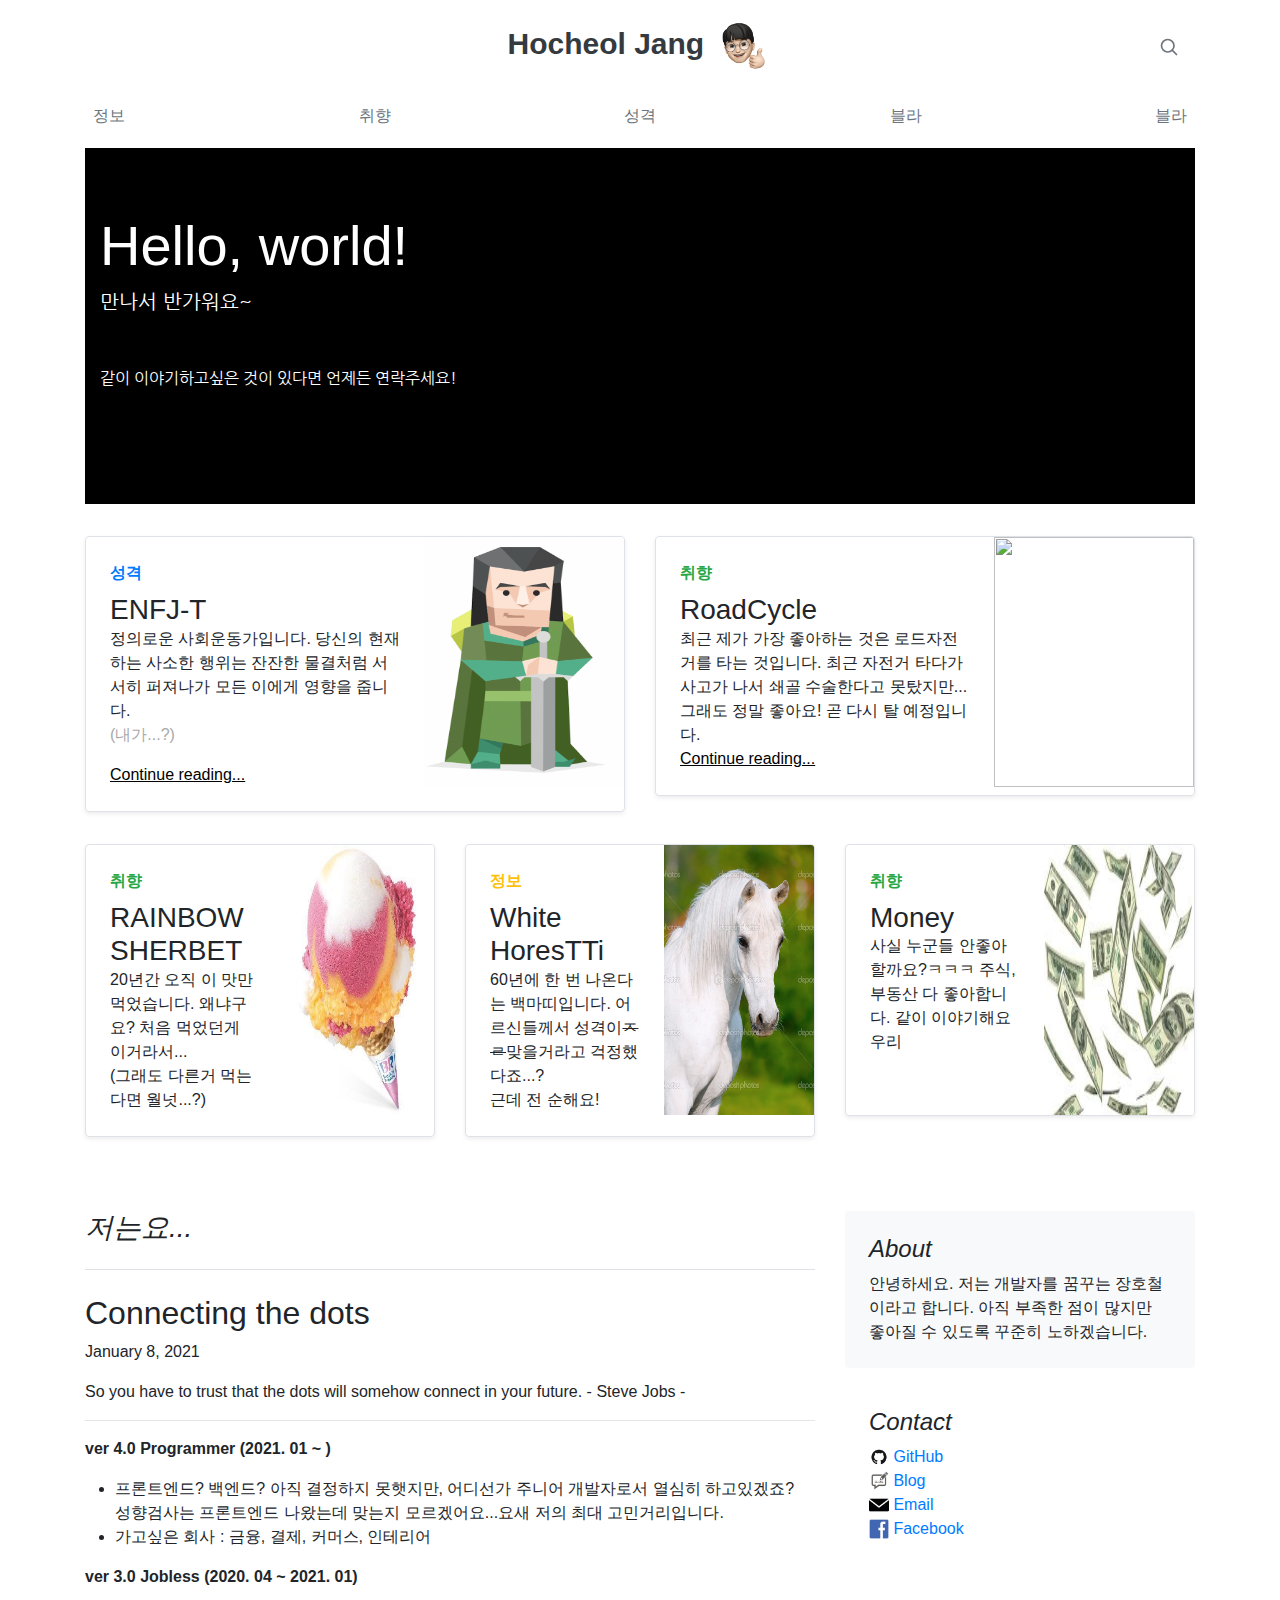
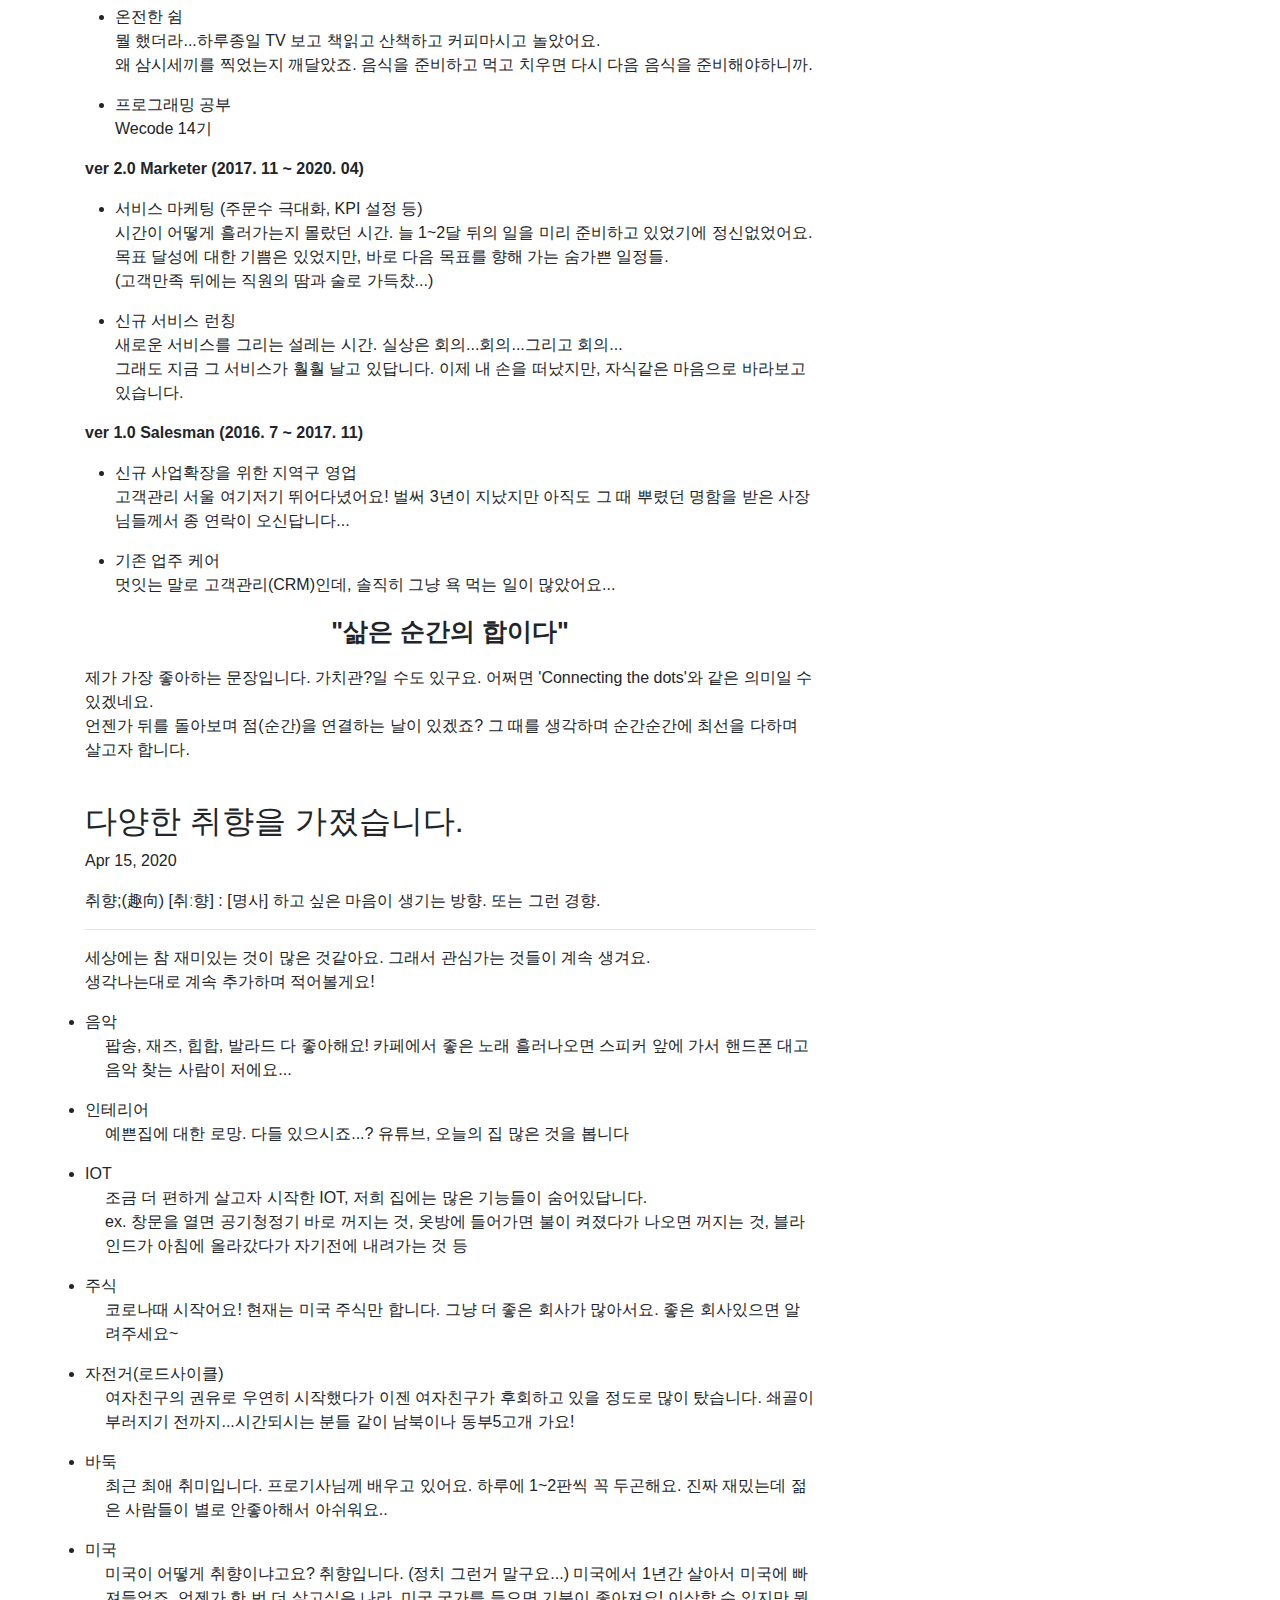
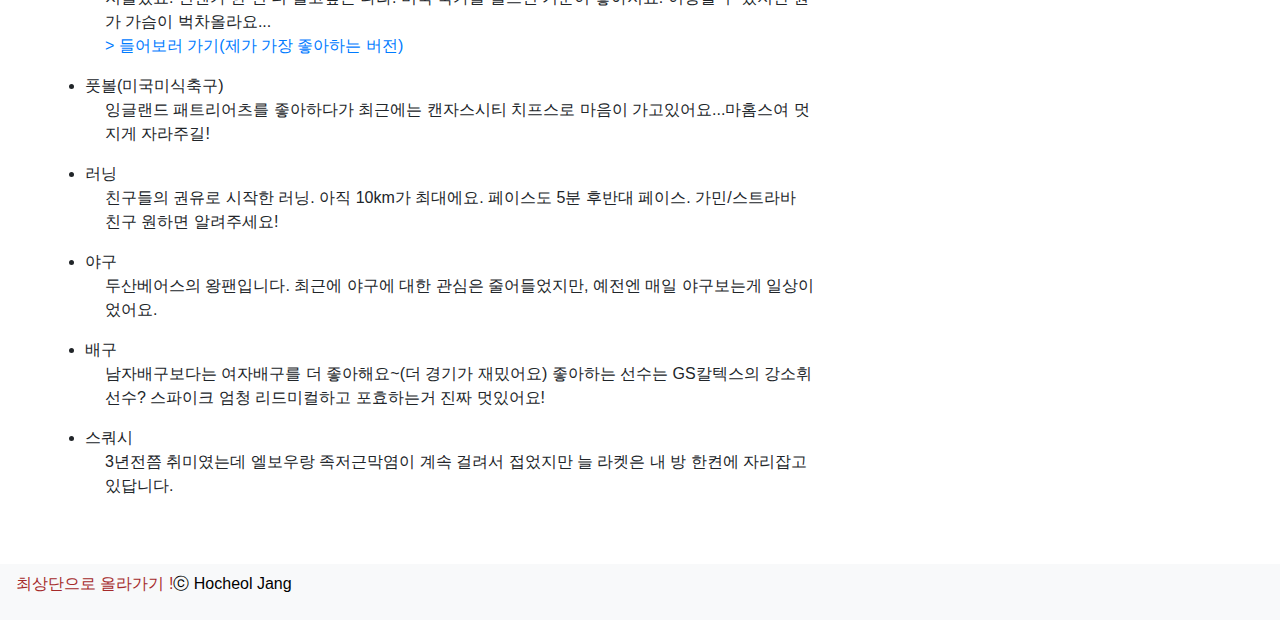
==== index.html @ cd664526 "Update Video" ====
<!doctype html>
<html lang="en">
    <head>

        <title>WhoAreYou? HocheolJang </title>

        <!-- Required meta tags -->
        <meta charset="utf-8">
        <meta name="viewport" content="width=device-width, initial-scale=1, shrink-to-fit=no">

        <!-- og tags -->
        <meta property="og:title" content="WhoAreYou? HocheolJang">
        <meta property="og:description"
              content="이 포스트에는 장호철님에 대한 소중한 개인정보가 담겨있습니다. 무단유출시 장호철님한테 커피를 사야할 수도 있어요">
        <meta property="og:type" content="website">
        <meta property="og:url" content="https://hocheoljang.github.io/">
        <meta property="og:image" content="https://i.ibb.co/N7M7LSd/IMG-2203.jpg">
        <meta property="og:image:width" content="500">
        <meta property="og:image:height" content="500">

        <!-- Bootstrap CSS -->
        <link rel="stylesheet" href="https://stackpath.bootstrapcdn.com/bootstrap/4.5.2/css/bootstrap.min.css"
              integrity="sha384-JcKb8q3iqJ61gNV9KGb8thSsNjpSL0n8PARn9HuZOnIxN0hoP+VmmDGMN5t9UJ0Z"
              crossorigin="anonymous">

        <!-- Custom styles for this template -->
        <link href="index.css" rel="stylesheet">
        <script src="index.js"></script>
        <!-- font -->
        <link href="https://fonts.googleapis.com/css?family=Playfair+Display:700,900" rel="stylesheet">
        <link href="https://fonts.googleapis.com/css2?family=Nanum+Gothic:wght@700&display=swap" rel="stylesheet">
        <link href="https://fonts.googleapis.com/css2?family=Do+Hyeon&display=swap" rel="stylesheet">


        <!-- Optional JavaScript -->
        <!-- jQuery first, then Popper.js, then Bootstrap JS -->
        <script src="https://code.jquery.com/jquery-3.5.1.slim.min.js"
                integrity="sha384-DfXdz2htPH0lsSSs5nCTpuj/zy4C+OGpamoFVy38MVBnE+IbbVYUew+OrCXaRkfj"
                crossorigin="anonymous"></script>
        <script src="https://cdn.jsdelivr.net/npm/popper.js@1.16.1/dist/umd/popper.min.js"
                integrity="sha384-9/reFTGAW83EW2RDu2S0VKaIzap3H66lZH81PoYlFhbGU+6BZp6G7niu735Sk7lN"
                crossorigin="anonymous"></script>
        <script src="https://stackpath.bootstrapcdn.com/bootstrap/4.5.2/js/bootstrap.min.js"
                integrity="sha384-B4gt1jrGC7Jh4AgTPSdUtOBvfO8shuf57BaghqFfPlYxofvL8/KUEfYiJOMMV+rV"
                crossorigin="anonymous"></script>


    </head>
    <body>
        <div class="container">
            <nav>
                <header class="blog-header py-3">
                    <div class="row flex-nowrap justify-content-between align-items-center">
                        <div class="col pt-1">
                            <!--                        <a class="text-muted" href="#">구독!</a>-->
                        </div>
                        <div class="col-6 text-center mainTitle">
                            <a class="blog-header-logo text-dark" href="#">Hocheol Jang </a>
                            <img id="titleImg" src="src/mimo.png">
                        </div>
                        <div class="col d-flex justify-content-end align-items-center">
                            <a class="text-muted" href="UnderConstruction.html" aria-label="Search">
                                <svg xmlns="http://www.w3.org/2000/svg" width="20" height="20" fill="none"
                                     stroke="currentColor" stroke-linecap="round" stroke-linejoin="round"
                                     stroke-width="2"
                                     class="mx-3" role="img" viewBox="0 0 24 24" focusable="false"><title>Search</title>
                                    <circle cx="10.5" cy="10.5" r="7.5"/>
                                    <path d="M21 21l-5.2-5.2"/>
                                </svg>
                            </a>
                        </div>
                    </div>
                </header>

                <div class="nav-scroller py-1 mb-2">
                    <nav class="nav d-flex justify-content-between">
                        <a class="p-2 text-muted" href="#">정보</a>
                        <a class="p-2 text-muted" href="#">취향</a>
                        <a class="p-2 text-muted" href="#">성격</a>
                        <a class="p-2 text-muted" href="#">블라</a>
                        <a class="p-2 text-muted" href="#">블라</a>
                    </nav>
                </div>
            </nav>

            <div class="jumbotron jumbotron-fluid">


                <video autoplay muted loop>
                    <!--                poster="https://i.ibb.co/09Ykbv7/stopImg.png"-->
                    <source src="./src/Main(264).mp4"
                            data-src=""
                            type="video/mp4">
<!--                    <source src=""-->
<!--                            data-src="https://upload.wikimedia.org/wikipedia/commons/7/79/Big_Buck_Bunny_small.webm"-->
<!--                            type="video/webm">-->
<!--                    <source src=""-->
<!--                            data-src="https://upload.wikimedia.org/wikipedia/commons/7/79/Big_Buck_Bunny_small.ogv"-->
<!--                            type="video/ogg">-->
                </video>

                <div class="container text-white">

                    <h1 class="display-4" style="font-family: Arial">Hello, world!</h1>
                    <p class="lead" style="font-family: 'Nanum Gothic'">만나서 반가워요~</p>
                    <hr class="my-4">
                    <p style="font-family: 'Nanum Gothic'">같이 이야기하고싶은 것이 있다면 언제든 연락주세요!</p>

                </div>
                <!-- /.container -->
            </div>
            <!-- /.jumbotron -->

            <!--            vimeo 임베딩 주소-->
            <!--            <iframe src="https://player.vimeo.com/video/459694505" width="1110" height="494" frameborder="0"allow="autoplay; fullscreen" allowfullscreen></iframe>-->
            <!--            <iframe src="https://player.vimeo.com/video/459693055" width="640" height="360" frameborder="0" allow="autoplay; fullscreen" allowfullscreen></iframe>-->


            <div class="row mb-2">
                <div class="col-md-6">
                    <div class="row no-gutters border rounded overflow-hidden flex-md-row mb-4 shadow-sm h-md-250 position-relative">
                        <div class="col p-4 d-flex flex-column position-static">
                            <strong class="d-inline-block mb-2 text-primary">성격</strong>
                            <h3 class="mb-0">ENFJ-T</h3>
                            <p class="card-text mb-auto">정의로운 사회운동가입니다. 당신의 현재하는 사소한 행위는 잔잔한 물결처럼 서서히 퍼져나가 모든 이에게 영향을
                                줍니다.</p>
                            <p id="amI">(내가...?)</p>
                            <a href="mbti.html" class="stretched-link continue-reading">Continue
                                reading...</a>
                        </div>
                        <div class="col-auto d-none d-lg-block">
                            <img src="src/ENFJ-T.png" width="200" height="250">
                        </div>
                    </div>
                </div>
                <div class="col-md-6">
                    <div class="row no-gutters border rounded overflow-hidden flex-md-row mb-4 shadow-sm h-md-250 position-relative">
                        <div class="col p-4 d-flex flex-column position-static">
                            <strong class="d-inline-block mb-2 text-success">취향</strong>
                            <h3 class="mb-0">RoadCycle</h3>
                            <p class="mb-auto">최근 제가 가장 좋아하는 것은 로드자전거를 타는 것입니다. 최근 자전거 타다가 사고가 나서 쇄골 수술한다고 못탔지만...그래도 정말
                                좋아요! 곧 다시 탈 예정입니다.</p>
                            <a href="road.html" class="stretched-link continue-reading">Continue
                                reading...</a>
                        </div>
                        <div class="col-auto d-none d-lg-block">
                            <img src="src/Road.png" width="200" height="250">
                        </div>
                        </svg>
                    </div>
                </div>
            </div>
            <div class="row mb-3">
                <div class="col-md-4">
                    <div class="row no-gutters border rounded overflow-hidden flex-md-row mb-4 shadow-sm h-md-250 position-relative">
                        <div class="col p-4 d-flex flex-column position-static">
                            <strong class="d-inline-block mb-2 text-success">취향</strong>
                            <h3 class="mb-0">RAINBOW SHERBET</h3>
                            <p class="card-text mb-auto">20년간 오직 이 맛만 먹었습니다. 왜냐구요? 처음 먹었던게 이거라서...</p>
                            <span>(그래도 다른거 먹는다면 월넛...?)</span>

                        </div>
                        <div class="col-auto d-none d-lg-block">
                            <img src="src/rainbow.jpg" width="150" height="270">
                        </div>
                    </div>
                </div>
                <div class="col-md-4">
                    <div class="row no-gutters border rounded overflow-hidden flex-md-row mb-4 shadow-sm h-md-250 position-relative">
                        <div class="col p-4 d-flex flex-column position-static">
                            <strong class="d-inline-block mb-2 text-warning">정보</strong>
                            <h3 class="mb-0">White HoresTTi</h3>
                            <p class="mb-auto">60년에 한 번 나온다는 백마띠입니다. 어르신들께서 성격이<span class="line-through">ㅈㄹ</span><span>맞을거라고 걱정했다죠...?</span>
                            <br>
                            <span> 근데 전 순해요!</span>
                            </p>
                        </div>
                        <div class="col-auto d-none d-lg-block">
                            <img src="src/whitehorse.jpg" width="150" height="270">
                        </div>
                        </svg>
                    </div>
                </div>
                <div class="col-md-4">
                    <div class="row no-gutters border rounded overflow-hidden flex-md-row mb-4 shadow-sm h-md-250 position-relative">
                        <div class="col p-4 d-flex flex-column position-static">
                            <strong class="d-inline-block mb-2 text-success">취향</strong>
                            <h3 class="mb-0">Money</h3>
                            <p class="mb-auto">사실 누군들 안좋아할까요?ㅋㅋㅋ 주식, 부동산 다 좋아합니다. 같이 이야기해요 우리</p>
                        </div>
                        <div class="col-auto d-none d-lg-block">
                            <img src="src/money.jpg" width="150" height="270">
                        </div>
                        </svg>
                    </div>
                </div>
            </div>
        </div>
        </div>
        <main role="main" class="container">
            <div class="row">
                <div class="col-md-8 blog-main">
                    <h3 class="pb-4 mb-4 font-italic border-bottom">
                        저는요...
                    </h3>

                    <div class="blog-post">
                        <h2 class="blog-post-title">Connecting the dots</h2>
                        <p class="blog-post-meta">January 8, 2021</p>

                        <p>So you have to trust that the dots will somehow connect in your future. - Steve Jobs - </p>
                        <hr>
                        <p><strong>ver 4.0 Programmer (2021. 01 ~ )</strong></p>
                        <ul>
                            <li>
                                프론트엔드? 백엔드? 아직 결정하지 못햇지만, 어디선가 주니어 개발자로서 열심히 하고있겠죠?
                            </li>
                            성향검사는 프론트엔드 나왔는데 맞는지 모르겠어요...요새 저의 최대 고민거리입니다.

                            <li>
                                가고싶은 회사 : 금융, 결제, 커머스, 인테리어
                            </li>
                        </ul>

                        <p><strong>ver 3.0 Jobless (2020. 04 ~ 2021. 01)</strong></p>
                        <ul>
                            <li>
                                온전한 쉼
                            </li>
                            <blockquote>
                                뭘 했더라...하루종일 TV 보고 책읽고 산책하고 커피마시고 놀았어요.<br>
                                왜 삼시세끼를 찍었는지 깨달았죠. 음식을 준비하고 먹고 치우면 다시 다음 음식을 준비해야하니까. <br>
                            </blockquote>
                            <li>
                                프로그래밍 공부
                            </li>
                            <blockquote>
                                Wecode 14기
                            </blockquote>
                        </ul>
                        <p><strong>ver 2.0 Marketer (2017. 11 ~ 2020. 04)</strong></p>
                        <ul>
                            <li>
                                서비스 마케팅 (주문수 극대화, KPI 설정 등)
                            </li>
                            <blockquote>
                                시간이 어떻게 흘러가는지 몰랐던 시간. 늘 1~2달 뒤의 일을 미리 준비하고 있었기에 정신없었어요.<br>
                                목표 달성에 대한 기쁨은 있었지만, 바로 다음 목표를 향해 가는 숨가쁜 일정들.
                                <p>(고객만족 뒤에는 직원의 땀과 술로 가득찼...)</p>
                            </blockquote>
                            <li>
                                신규 서비스 런칭
                            </li>
                            <blockquote>
                                새로운 서비스를 그리는 설레는 시간. 실상은 회의...회의...그리고 회의...<br>
                                그래도 지금 그 서비스가 훨훨 날고 있답니다. 이제 내 손을 떠났지만, 자식같은 마음으로 바라보고있습니다.
                            </blockquote>
                        </ul>
                        <p><strong>ver 1.0 Salesman (2016. 7 ~ 2017. 11)</strong></p>
                        <ul>
                            <li>신규 사업확장을 위한 지역구 영업</li>
                            <blockquote>
                                고객관리 서울 여기저기 뛰어다녔어요! 벌써 3년이 지났지만 아직도 그 때 뿌렸던 명함을 받은 사장님들께서 종 연락이 오신답니다...
                            </blockquote>
                            <li>기존 업주 케어</li>
                            <blockquote>
                                멋잇는 말로 고객관리(CRM)인데, 솔직히 그냥 욕 먹는 일이 많았어요...
                            </blockquote>
                        </ul>
                        <blockquote>
                            <p id="quote">"삶은 순간의 합이다"</p>
                        </blockquote>
                        <p> 제가 가장 좋아하는 문장입니다. 가치관?일 수도 있구요. 어쩌면 'Connecting the dots'와 같은 의미일 수 있겠네요.<br>
                            언젠가 뒤를 돌아보며 점(순간)을 연결하는 날이 있겠죠? 그 때를 생각하며 순간순간에 최선을 다하며 살고자 합니다.</p>

                    </div><!-- /.blog-post -->
                    <br>

                    <div class="blog-post">
                        <h2 class="blog-post-title">다양한 취향을 가졌습니다.</h2>
                        <p class="blog-post-meta">Apr 15, 2020

                        <p> 취향;(趣向) [취ː향] : [명사] 하고 싶은 마음이 생기는 방향. 또는 그런 경향. </p>
                        <hr>
                        <p>세상에는 참 재미있는 것이 많은 것같아요. 그래서 관심가는 것들이 계속 생겨요.<br>생각나는대로 계속 추가하며 적어볼게요!</p>
                        <li>음악</li>
                        <blockquote class="padding-left">팝송, 재즈, 힙합, 발라드 다 좋아해요! 카페에서 좋은 노래 흘러나오면 스피커 앞에 가서 핸드폰 대고
                            음악 찾는 사람이 저에요...
                        </blockquote>
                        <li>인테리어</li>
                        <blockquote class="padding-left">예쁜집에 대한 로망. 다들 있으시죠...? 유튜브, 오늘의 집 많은 것을 봅니다</blockquote>
                        <li>IOT</li>
                        <blockquote class="padding-left">조금 더 편하게 살고자 시작한 IOT, 저희 집에는 많은 기능들이 숨어있답니다.<br>
                            ex. 창문을 열면 공기청정기 바로 꺼지는 것, 옷방에 들어가면 불이 켜졌다가 나오면 꺼지는 것, 블라인드가 아침에 올라갔다가 자기전에 내려가는 것 등
                        </blockquote>
                        <li>주식</li>
                        <blockquote class="padding-left">코로나때 시작어요! 현재는 미국 주식만 합니다. 그냥 더 좋은 회사가 많아서요. 좋은 회사있으면
                            알려주세요~
                        </blockquote>
                        <li>자전거(로드사이클)</li>
                        <blockquote class="padding-left">여자친구의 권유로 우연히 시작했다가 이젠 여자친구가 후회하고 있을 정도로 많이 탔습니다. 쇄골이
                            부러지기 전까지...시간되시는 분들 같이 남북이나
                            동부5고개 가요!
                        </blockquote>
                        <li>바둑</li>
                        <blockquote class="padding-left">최근 최애 취미입니다. 프로기사님께 배우고 있어요. 하루에 1~2판씩 꼭 두곤해요. 진짜 재밌는데 젊은
                            사람들이 별로 안좋아해서 아쉬워요..
                        </blockquote>
                        <li>미국</li>
                        <blockquote class="padding-left">미국이 어떻게 취향이냐고요? 취향입니다. (정치 그런거 말구요...) 미국에서 1년간 살아서 미국에
                            빠져들었죠.
                            언젠가 한 번 더 살고싶은 나라. 미국 국가를 들으면 기분이 좋아져요! 이상할 수 있지만 뭔가 가슴이 벅차올라요...<br>
                            <a href="https://youtu.be/N_lCmBvYMRs?t=62">> 들어보러 가기(제가 가장 좋아하는 버전)</a></blockquote>

                        <li>풋볼(미국미식축구)</li>
                        <blockquote class="padding-left">잉글랜드 패트리어츠를 좋아하다가 최근에는 캔자스시티 치프스로 마음이 가고있어요...마홈스여 멋지게
                            자라주길!
                        </blockquote>
                        <li>러닝</li>
                        <blockquote class="padding-left">친구들의 권유로 시작한 러닝. 아직 10km가 최대에요. 페이스도 5분 후반대 페이스. 가민/스트라바
                            친구 원하면 알려주세요!
                        </blockquote>
                        <li>야구</li>
                        <blockquote class="padding-left">두산베어스의 왕팬입니다. 최근에 야구에 대한 관심은 줄어들었지만, 예전엔 매일 야구보는게
                            일상이었어요.
                        </blockquote>
                        <li>배구</li>
                        <blockquote class="padding-left">남자배구보다는 여자배구를 더 좋아해요~(더 경기가 재밌어요) 좋아하는 선수는 GS칼텍스의 강소휘 선수?
                            스파이크 엄청 리드미컬하고 포효하는거 진짜
                            멋있어요!
                        </blockquote>
                        <li>스쿼시</li>
                        <blockquote class="padding-left">3년전쯤 취미였는데 엘보우랑 족저근막염이 계속 걸려서 접었지만 늘 라켓은 내 방 한켠에
                            자리잡고있답니다.
                        </blockquote>

                    </div><!-- /.blog-post -->


                </div><!-- /.blog-main -->

                <aside class="col-md-4 blog-sidebar">
                    <div class="p-4 mb-3 bg-light rounded">
                        <h4 class="font-italic">About</h4>
                        <p class="mb-0">안녕하세요. 저는 개발자를 꿈꾸는 장호철이라고 합니다.
                            아직 부족한 점이 많지만 좋아질 수 있도록 꾸준히 노하겠습니다.</p>
                    </div>

                    <div class="p-4">
                        <h4 class="font-italic">Contact</h4>
                        <ol class="list-unstyled">
                            <li><img src="src/github.png" class="about-Icon"><a
                                    href="https://github.com/HocheolJang"> GitHub</a></li>
                            <li><img src="src/blog.png" class="about-Icon"><a
                                    href="https://hocheoljang.github.io/"> Blog</a></li>
                            <li><img src="src/email.png" class="about-Icon"><a
                                    href="mailto:daaan0415@gmail.com"> Email</a></li>
                            <li><img src="src/fb.png" class="about-Icon"><a
                                    href="https://www.facebook.com/hochul.jang.9"> Facebook</a></li>
                        </ol>
                    </div>
                </aside><!-- /.blog-sidebar -->

            </div><!-- /.row -->

        </main><!-- /.container -->

        <div class="footer">
            <footer>
                <div class="navbar navbar-light bg-light">
                    <ul class="nav">
                        <p>
                            <a href="#" class="textColor-brown">최상단으로 올라가기 !</a>
                        </p>
                        <p class="textColor-black">
                            ⓒ Hocheol Jang
                        </p>
                    </ul>
                </div>
            </footer>
        </div>
        </div>

    </body>
</html>
---- index.css ----
.container {
    margin-bottom: 50px;
}

.mainTitle {
    font-size: 30px;
    color: black;
    font-weight: bold;
}

ul {
    padding-left: 30px;
}

#titleImg {
    height: 60px;
    width: 60px
}

#amI {
    color: darkgrey;
}

.continue-reading {
    color: black;
    text-decoration: underline
}

.line-through {
    text-decoration: line-through;
}

#quote {
    font-size: 25px;
    font-weight: bold;
    text-align: center;
}
.padding-left {
    padding-left: 20px;
}

.textColor-black{
    color: black;
}

.textColor-brown{
    color: brown;
}

.about-Icon{
    width: 20px;
    height: 20px;
}

.jumbotron {
  position: relative;
  overflow: hidden;
  background-color:black;
}
.jumbotron video {
  position: absolute;
  z-index: 1;
  top: 0;
  width:100%;
  height:100%;
  /*  object-fit is not supported on IE  */
  object-fit: cover;
  opacity:0.5;
}
.jumbotron .container {
  z-index: 2;
  position: relative;
}
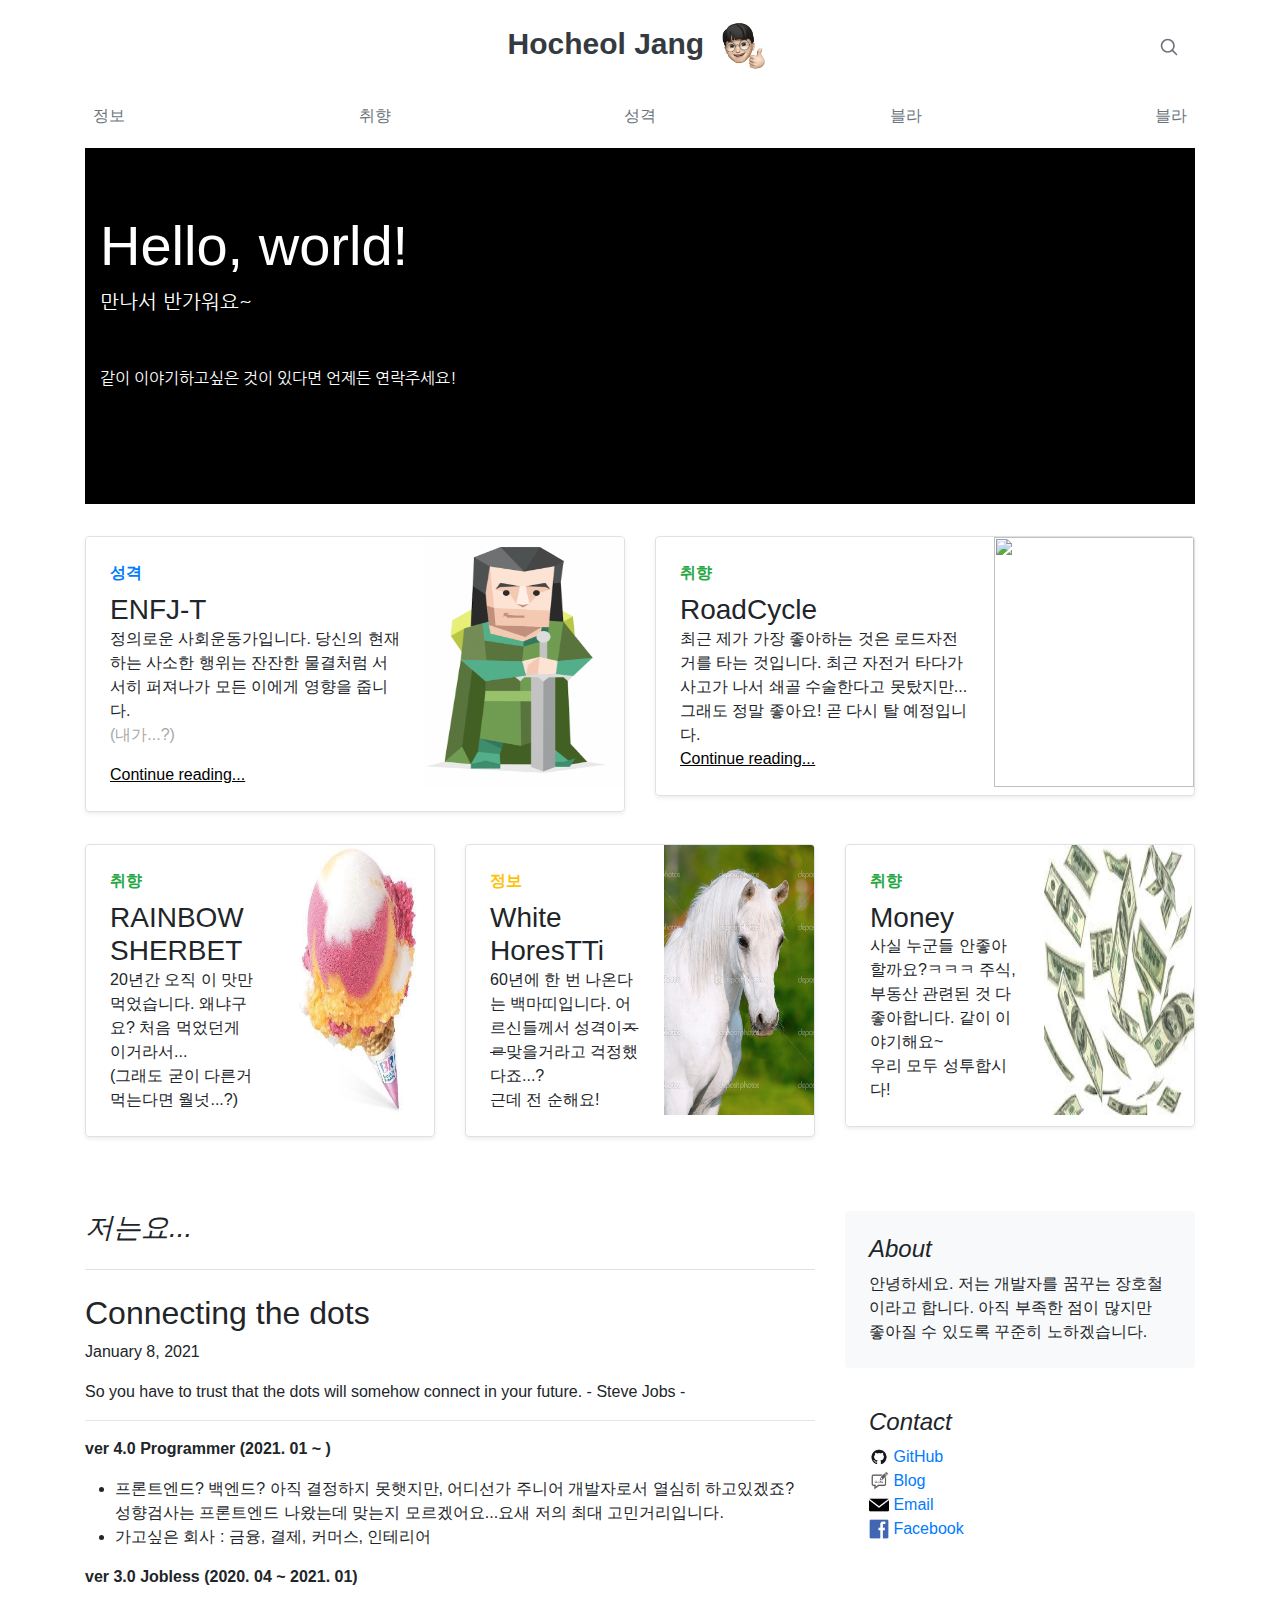
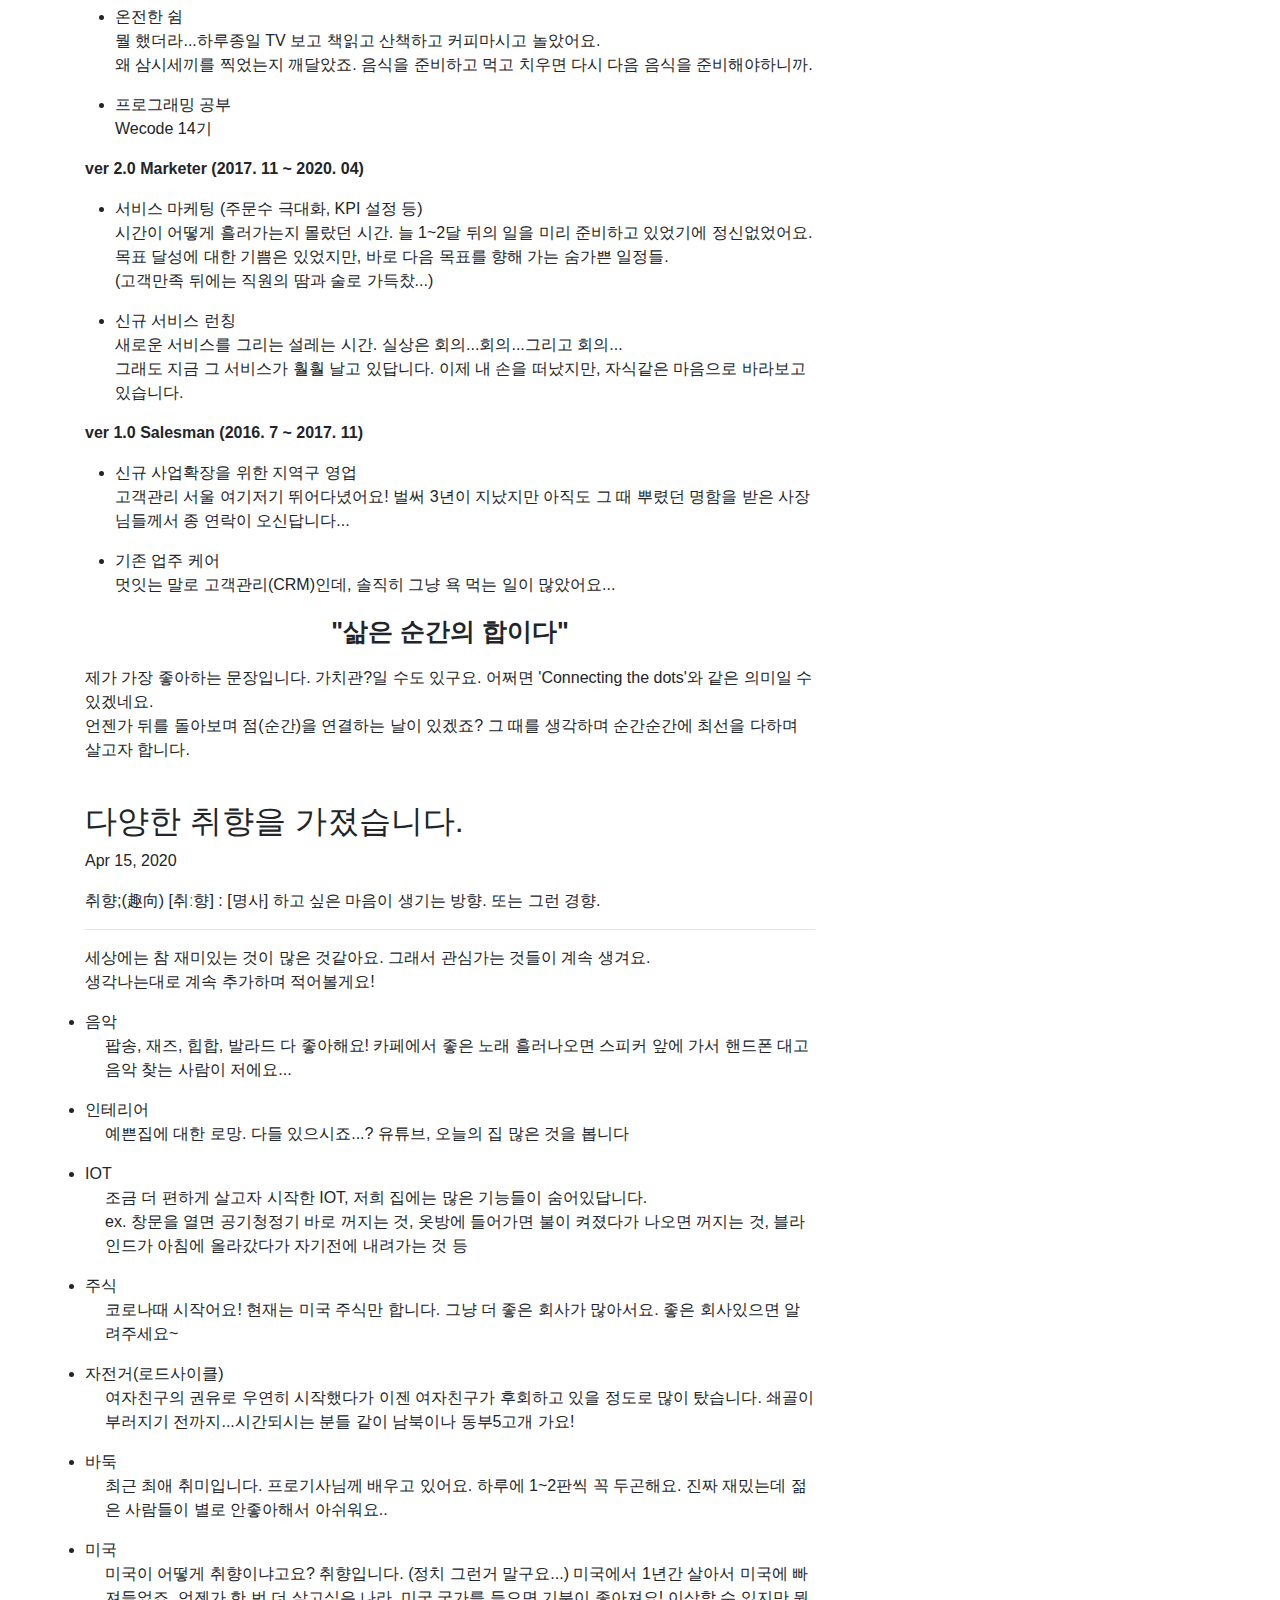
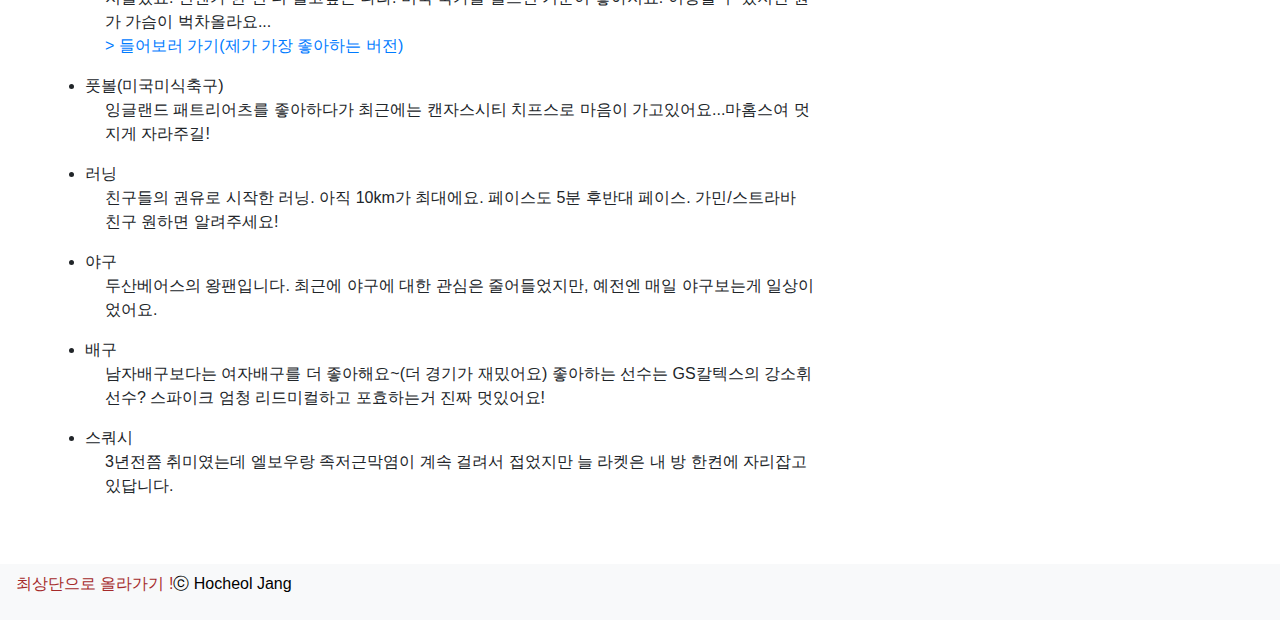
==== commit a801b202: "Update contents" ====
--- a/index.html
+++ b/index.html
@@ -111,10 +111,6 @@
             </div>
             <!-- /.jumbotron -->
 
-            <!--            vimeo 임베딩 주소-->
-            <!--            <iframe src="https://player.vimeo.com/video/459694505" width="1110" height="494" frameborder="0"allow="autoplay; fullscreen" allowfullscreen></iframe>-->
-            <!--            <iframe src="https://player.vimeo.com/video/459693055" width="640" height="360" frameborder="0" allow="autoplay; fullscreen" allowfullscreen></iframe>-->
-
 
             <div class="row mb-2">
                 <div class="col-md-6">
@@ -157,7 +153,7 @@
                             <strong class="d-inline-block mb-2 text-success">취향</strong>
                             <h3 class="mb-0">RAINBOW SHERBET</h3>
                             <p class="card-text mb-auto">20년간 오직 이 맛만 먹었습니다. 왜냐구요? 처음 먹었던게 이거라서...</p>
-                            <span>(그래도 다른거 먹는다면 월넛...?)</span>
+                            <span>(그래도 굳이 다른거 먹는다면 월넛...?)</span>
 
                         </div>
                         <div class="col-auto d-none d-lg-block">
@@ -186,7 +182,7 @@
                         <div class="col p-4 d-flex flex-column position-static">
                             <strong class="d-inline-block mb-2 text-success">취향</strong>
                             <h3 class="mb-0">Money</h3>
-                            <p class="mb-auto">사실 누군들 안좋아할까요?ㅋㅋㅋ 주식, 부동산 다 좋아합니다. 같이 이야기해요 우리</p>
+                            <p class="mb-auto">사실 누군들 안좋아할까요?ㅋㅋㅋ 주식, 부동산 관련된 것 다 좋아합니다. 같이 이야기해요~ <br>우리 모두 성투합시다!</p>
                         </div>
                         <div class="col-auto d-none d-lg-block">
                             <img src="src/money.jpg" width="150" height="270">
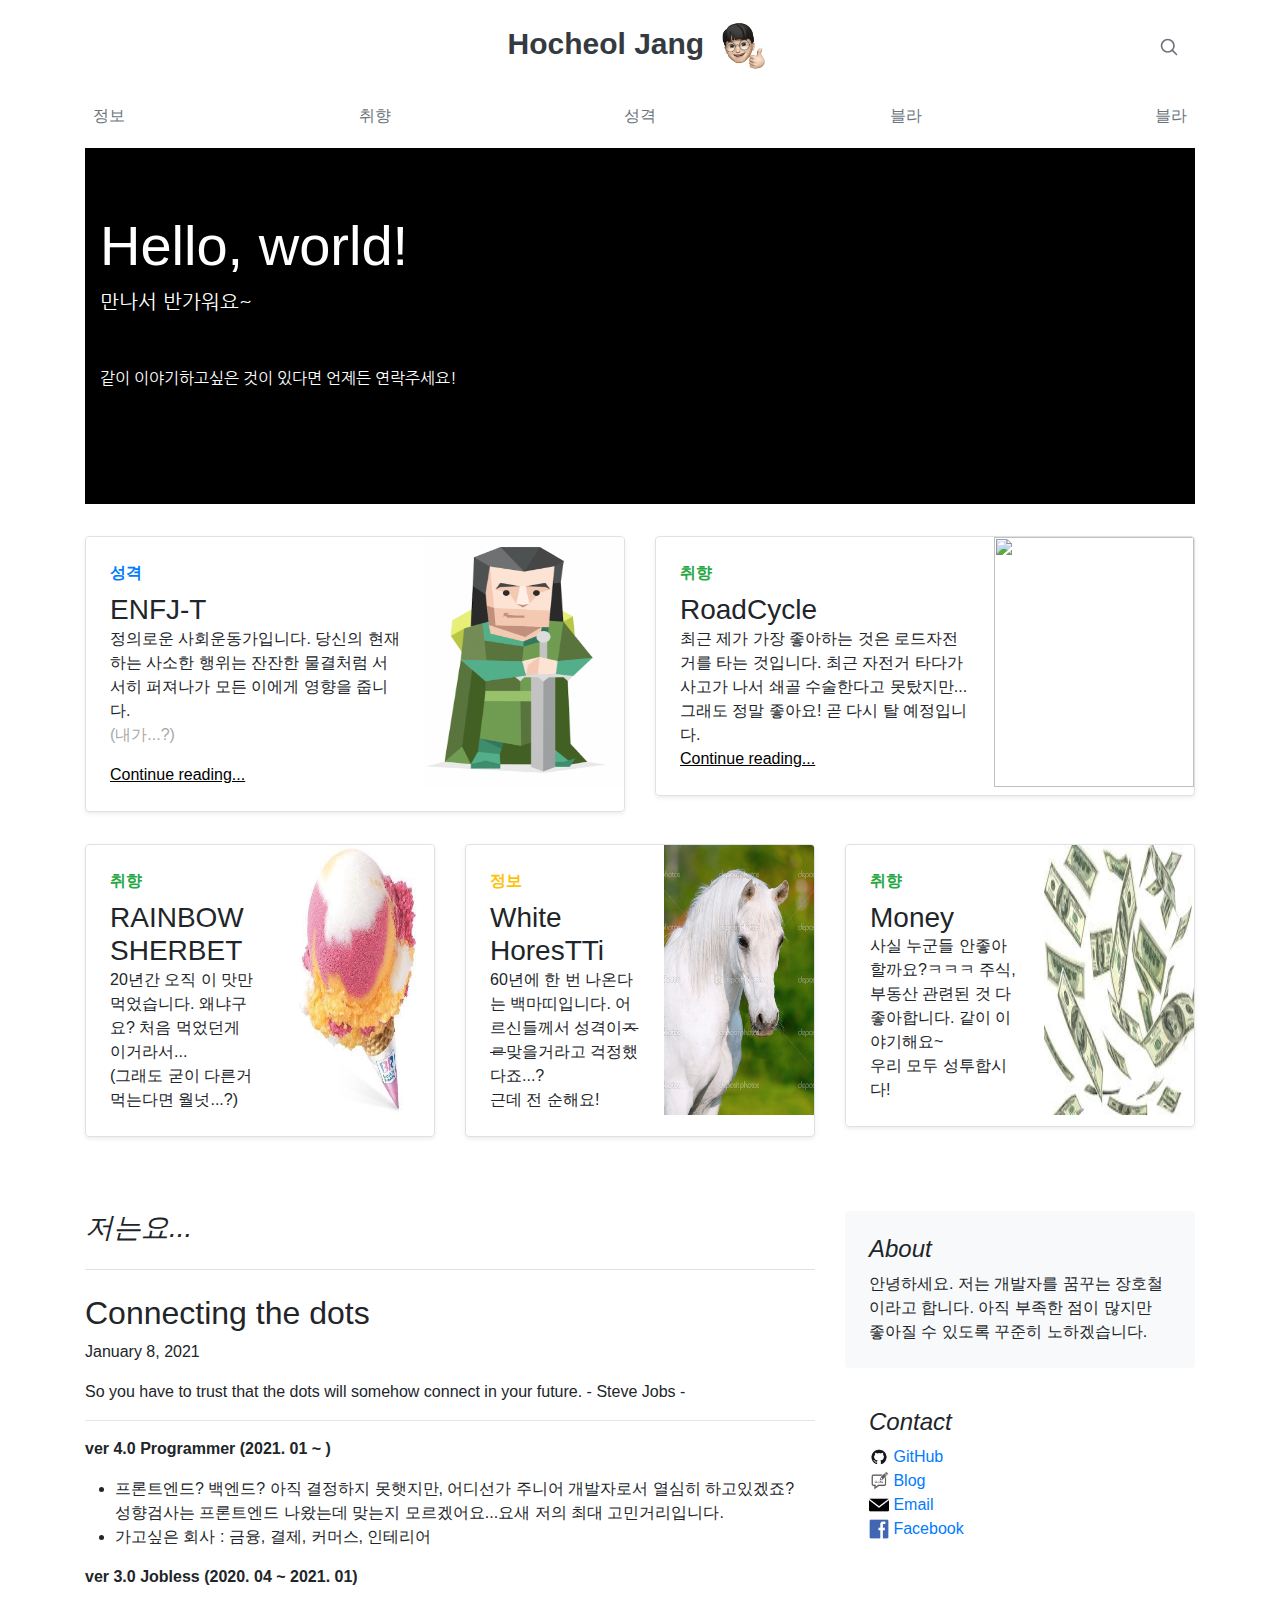
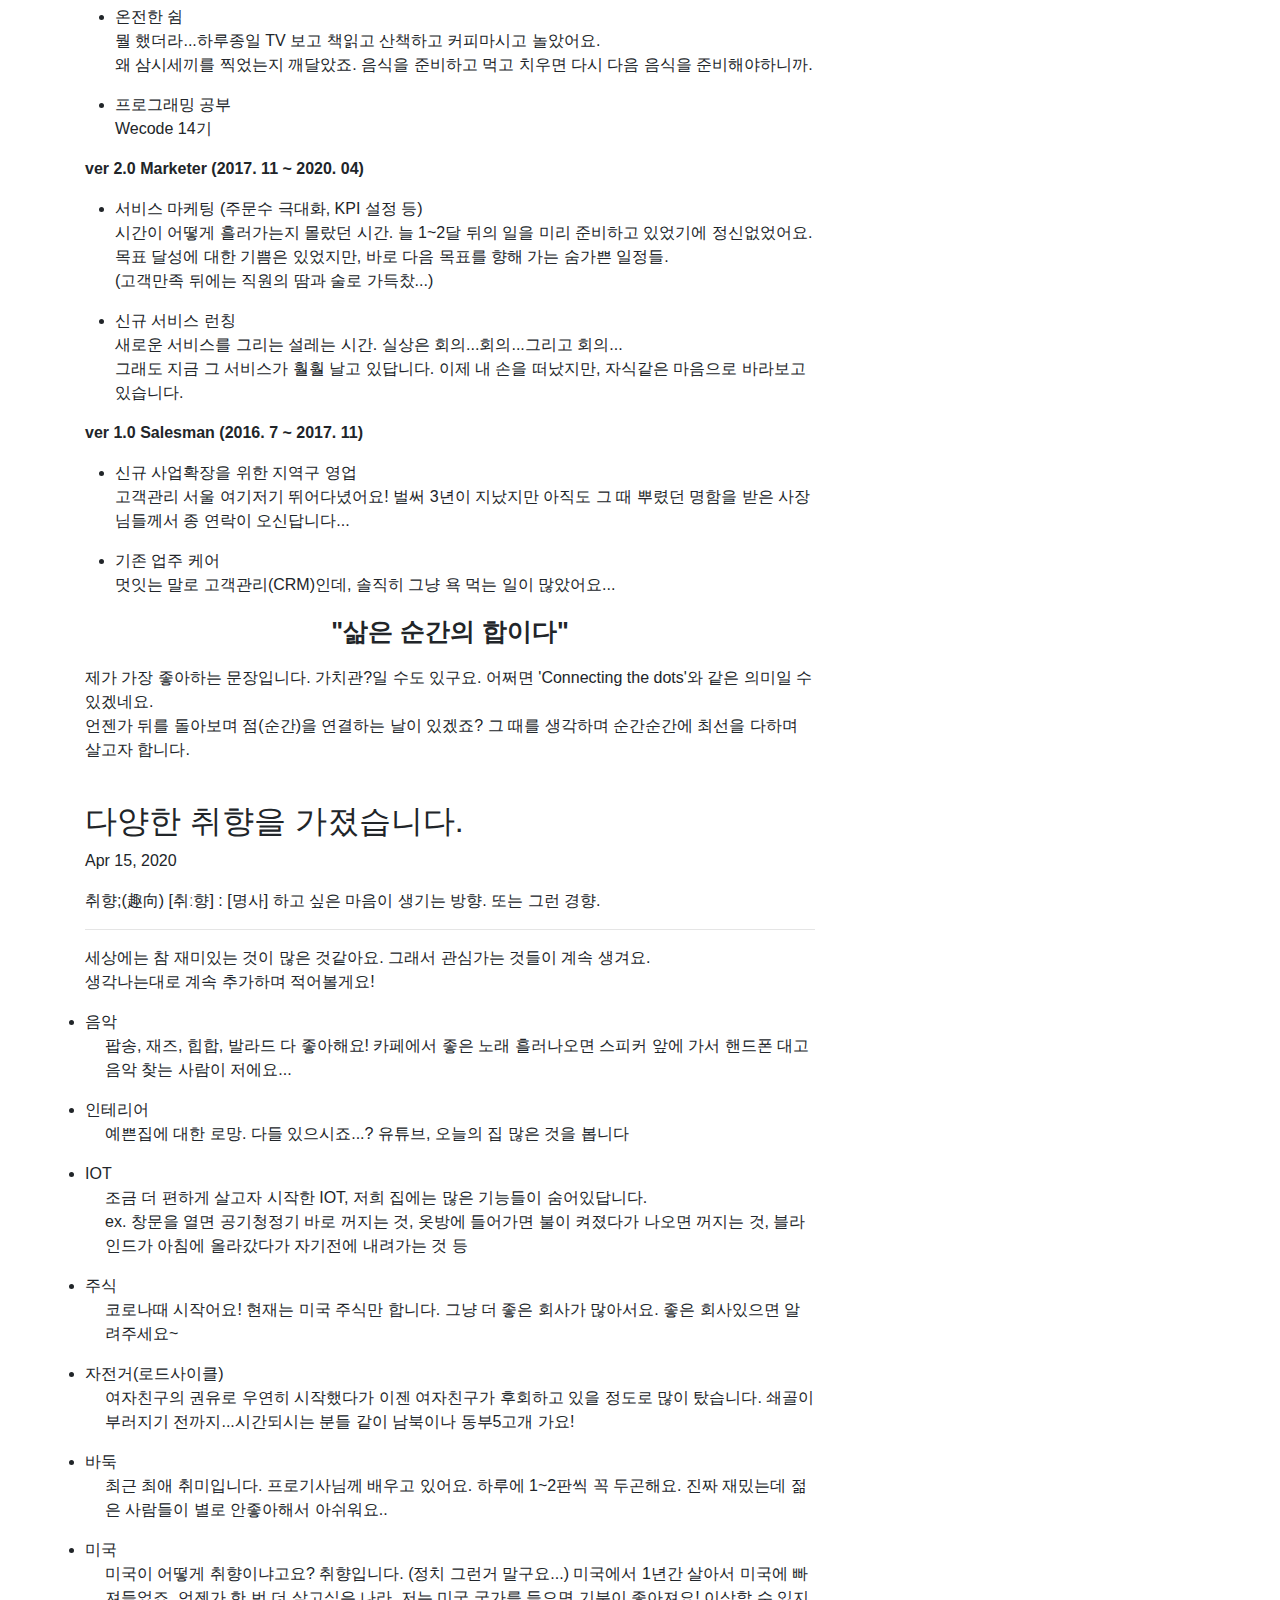
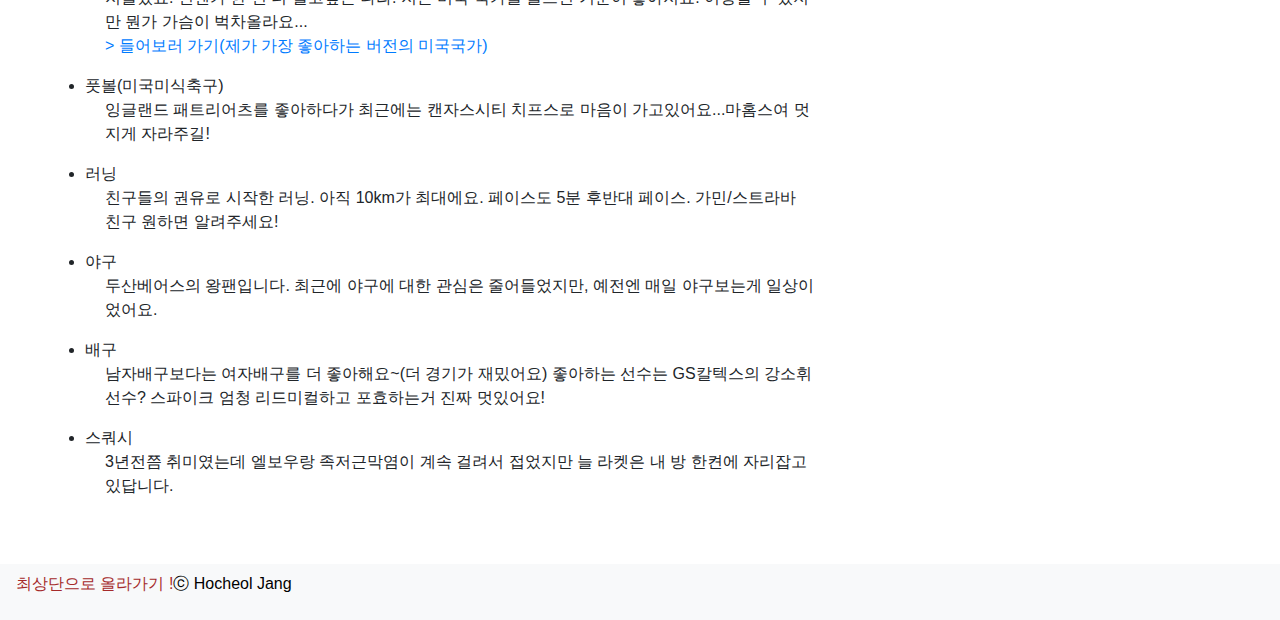
==== commit b6abcdd5: "Update contents" ====
--- a/index.html
+++ b/index.html
@@ -305,8 +305,8 @@
                         <li>미국</li>
                         <blockquote class="padding-left">미국이 어떻게 취향이냐고요? 취향입니다. (정치 그런거 말구요...) 미국에서 1년간 살아서 미국에
                             빠져들었죠.
-                            언젠가 한 번 더 살고싶은 나라. 미국 국가를 들으면 기분이 좋아져요! 이상할 수 있지만 뭔가 가슴이 벅차올라요...<br>
-                            <a href="https://youtu.be/N_lCmBvYMRs?t=62">> 들어보러 가기(제가 가장 좋아하는 버전)</a></blockquote>
+                            언젠가 한 번 더 살고싶은 나라. 저는 미국 국가를 들으면 기분이 좋아져요! 이상할 수 있지만 뭔가 가슴이 벅차올라요...<br>
+                            <a href="https://youtu.be/N_lCmBvYMRs?t=62">> 들어보러 가기(제가 가장 좋아하는 버전의 미국국가)</a></blockquote>
 
                         <li>풋볼(미국미식축구)</li>
                         <blockquote class="padding-left">잉글랜드 패트리어츠를 좋아하다가 최근에는 캔자스시티 치프스로 마음이 가고있어요...마홈스여 멋지게
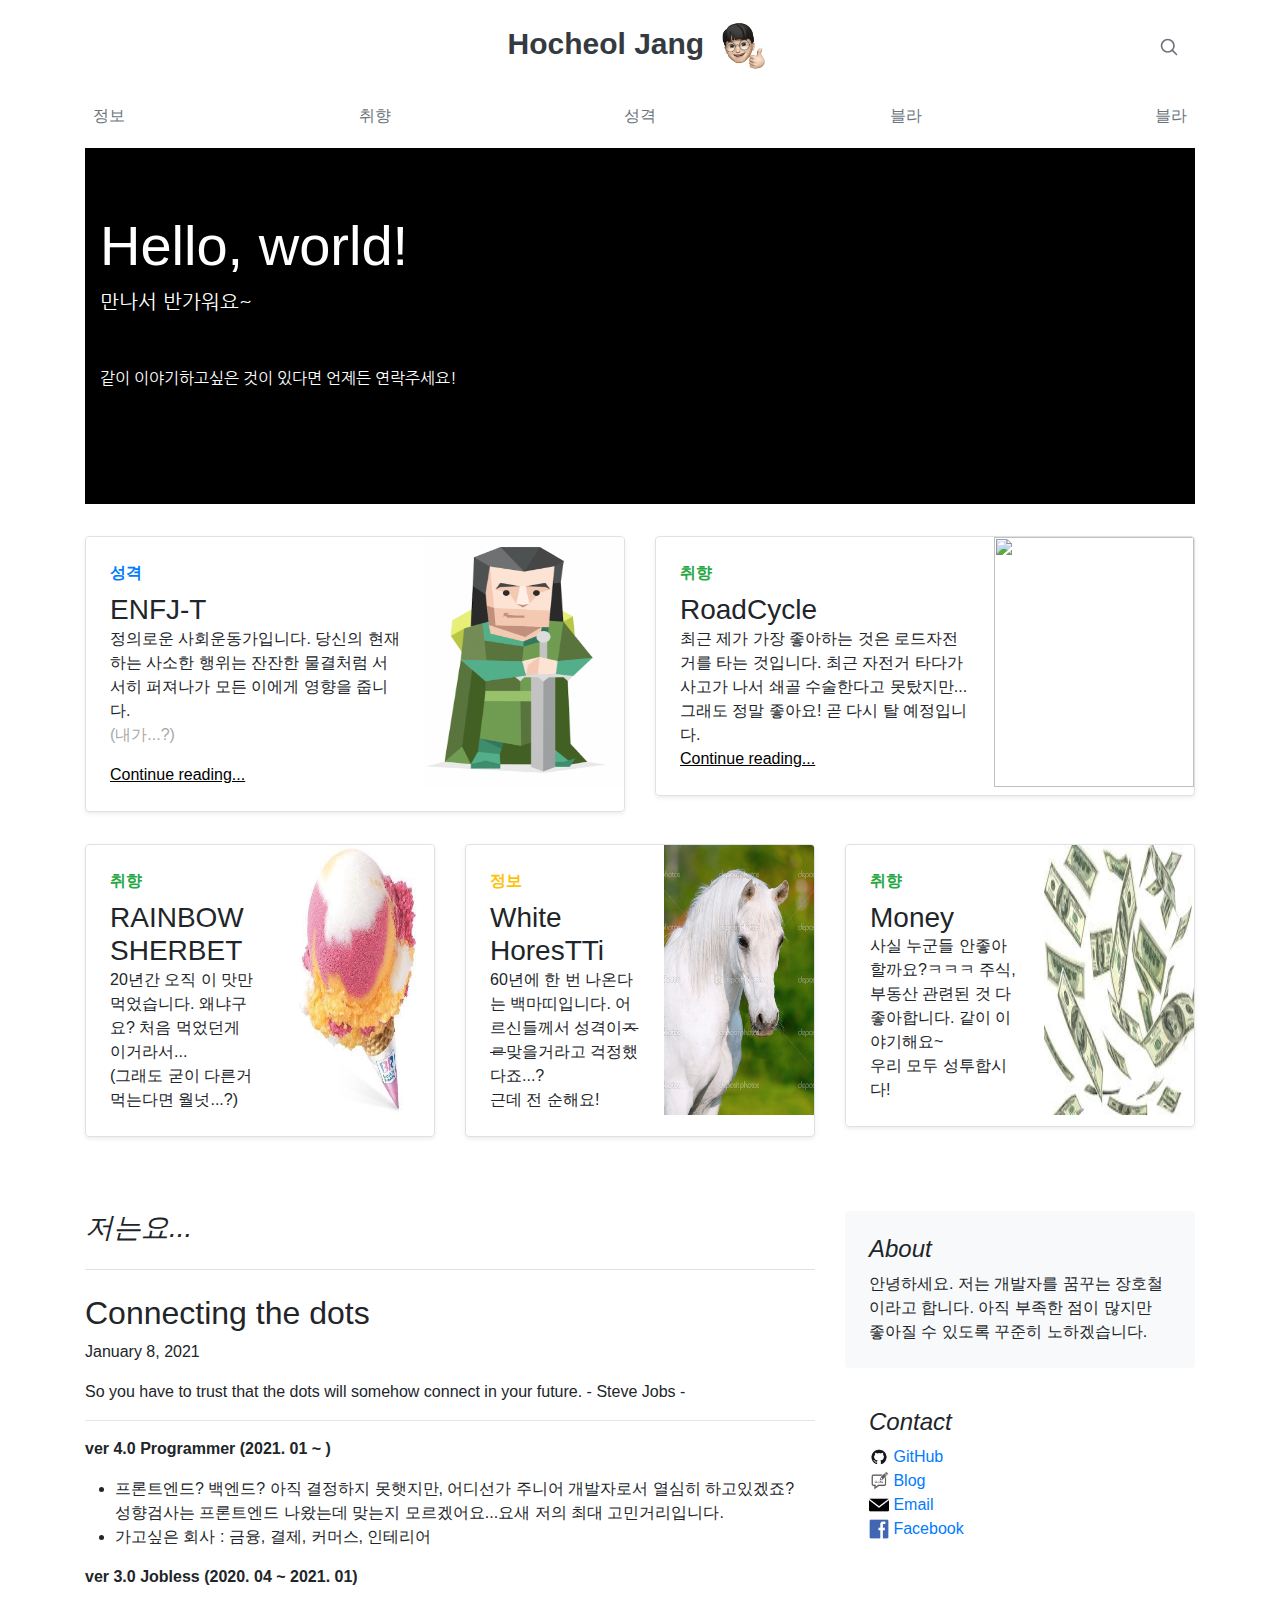
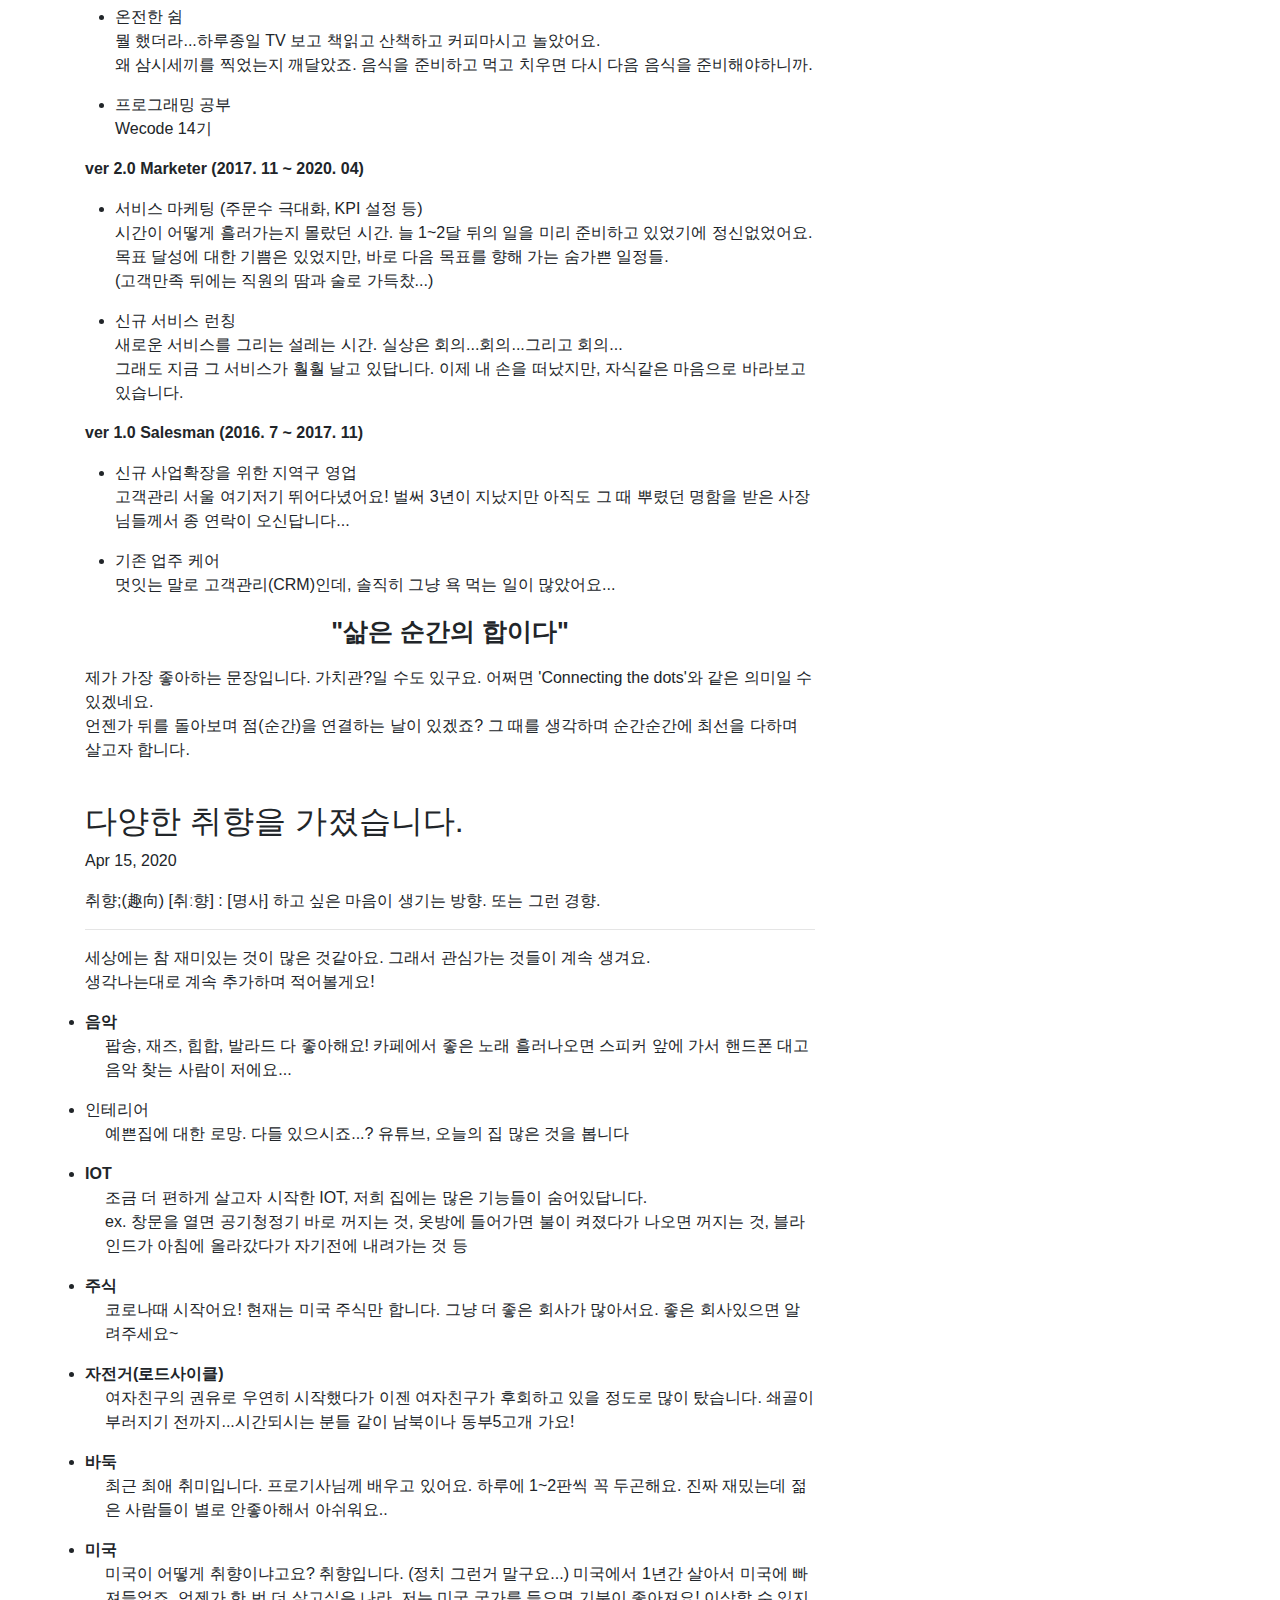
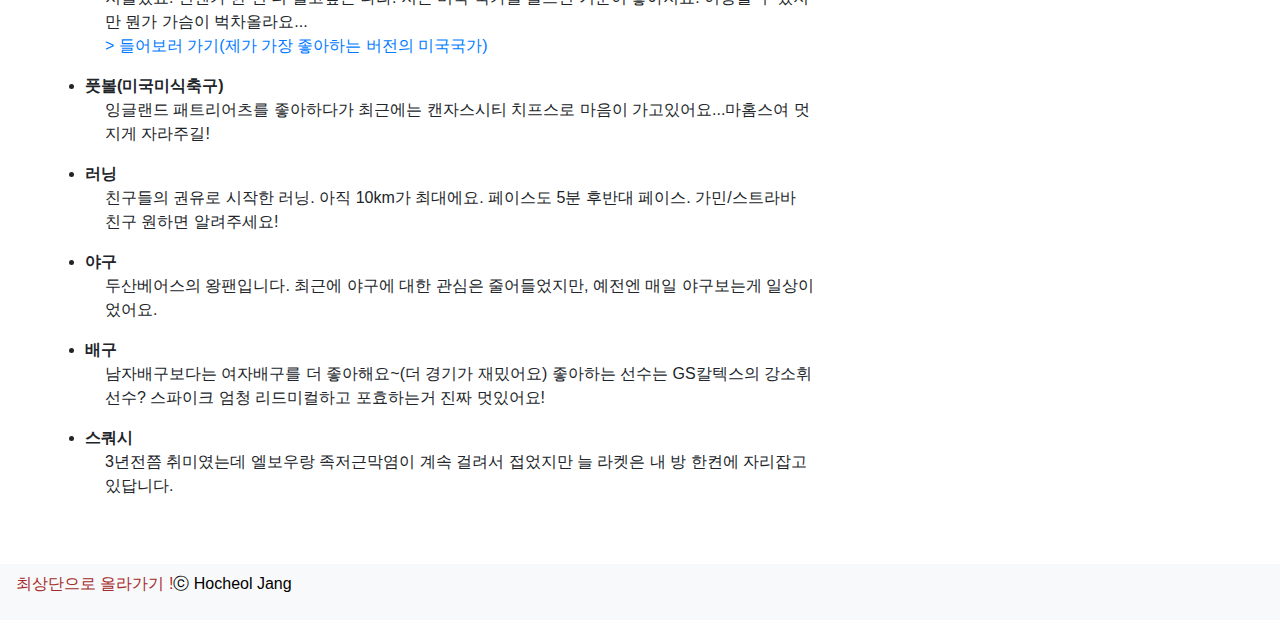
==== commit fa72d9ea: "Update CSS" ====
--- a/index.html
+++ b/index.html
@@ -279,53 +279,52 @@
                         <p> 취향;(趣向) [취ː향] : [명사] 하고 싶은 마음이 생기는 방향. 또는 그런 경향. </p>
                         <hr>
                         <p>세상에는 참 재미있는 것이 많은 것같아요. 그래서 관심가는 것들이 계속 생겨요.<br>생각나는대로 계속 추가하며 적어볼게요!</p>
-                        <li>음악</li>
+                        <li><strong>음악</strong></li>
                         <blockquote class="padding-left">팝송, 재즈, 힙합, 발라드 다 좋아해요! 카페에서 좋은 노래 흘러나오면 스피커 앞에 가서 핸드폰 대고
                             음악 찾는 사람이 저에요...
                         </blockquote>
-                        <li>인테리어</li>
+                        <li><storng>인테리어</storng></li>
                         <blockquote class="padding-left">예쁜집에 대한 로망. 다들 있으시죠...? 유튜브, 오늘의 집 많은 것을 봅니다</blockquote>
-                        <li>IOT</li>
+                        <li><strong>IOT</strong></li>
                         <blockquote class="padding-left">조금 더 편하게 살고자 시작한 IOT, 저희 집에는 많은 기능들이 숨어있답니다.<br>
                             ex. 창문을 열면 공기청정기 바로 꺼지는 것, 옷방에 들어가면 불이 켜졌다가 나오면 꺼지는 것, 블라인드가 아침에 올라갔다가 자기전에 내려가는 것 등
                         </blockquote>
-                        <li>주식</li>
+                        <li><strong>주식</strong></li>
                         <blockquote class="padding-left">코로나때 시작어요! 현재는 미국 주식만 합니다. 그냥 더 좋은 회사가 많아서요. 좋은 회사있으면
                             알려주세요~
                         </blockquote>
-                        <li>자전거(로드사이클)</li>
+                        <li><strong>자전거(로드사이클)</strong></li>
                         <blockquote class="padding-left">여자친구의 권유로 우연히 시작했다가 이젠 여자친구가 후회하고 있을 정도로 많이 탔습니다. 쇄골이
-                            부러지기 전까지...시간되시는 분들 같이 남북이나
-                            동부5고개 가요!
-                        </blockquote>
-                        <li>바둑</li>
+                            부러지기 전까지...시간되시는 분들 같이 남북이나 동부5고개 가요!
+                        </blockquote>
+                        <li><strong>바둑</strong></li>
                         <blockquote class="padding-left">최근 최애 취미입니다. 프로기사님께 배우고 있어요. 하루에 1~2판씩 꼭 두곤해요. 진짜 재밌는데 젊은
                             사람들이 별로 안좋아해서 아쉬워요..
                         </blockquote>
-                        <li>미국</li>
+                        <li><strong>미국</strong></li>
                         <blockquote class="padding-left">미국이 어떻게 취향이냐고요? 취향입니다. (정치 그런거 말구요...) 미국에서 1년간 살아서 미국에
                             빠져들었죠.
                             언젠가 한 번 더 살고싶은 나라. 저는 미국 국가를 들으면 기분이 좋아져요! 이상할 수 있지만 뭔가 가슴이 벅차올라요...<br>
                             <a href="https://youtu.be/N_lCmBvYMRs?t=62">> 들어보러 가기(제가 가장 좋아하는 버전의 미국국가)</a></blockquote>
 
-                        <li>풋볼(미국미식축구)</li>
+                        <li><strong>풋볼(미국미식축구)</strong></li>
                         <blockquote class="padding-left">잉글랜드 패트리어츠를 좋아하다가 최근에는 캔자스시티 치프스로 마음이 가고있어요...마홈스여 멋지게
                             자라주길!
                         </blockquote>
-                        <li>러닝</li>
+                        <li><strong>러닝</strong></li>
                         <blockquote class="padding-left">친구들의 권유로 시작한 러닝. 아직 10km가 최대에요. 페이스도 5분 후반대 페이스. 가민/스트라바
                             친구 원하면 알려주세요!
                         </blockquote>
-                        <li>야구</li>
+                        <li><strong>야구</strong></li>
                         <blockquote class="padding-left">두산베어스의 왕팬입니다. 최근에 야구에 대한 관심은 줄어들었지만, 예전엔 매일 야구보는게
                             일상이었어요.
                         </blockquote>
-                        <li>배구</li>
+                        <li><strong>배구</strong></li>
                         <blockquote class="padding-left">남자배구보다는 여자배구를 더 좋아해요~(더 경기가 재밌어요) 좋아하는 선수는 GS칼텍스의 강소휘 선수?
                             스파이크 엄청 리드미컬하고 포효하는거 진짜
                             멋있어요!
                         </blockquote>
-                        <li>스쿼시</li>
+                        <li><strong>스쿼시</strong></li>
                         <blockquote class="padding-left">3년전쯤 취미였는데 엘보우랑 족저근막염이 계속 걸려서 접었지만 늘 라켓은 내 방 한켠에
                             자리잡고있답니다.
                         </blockquote>
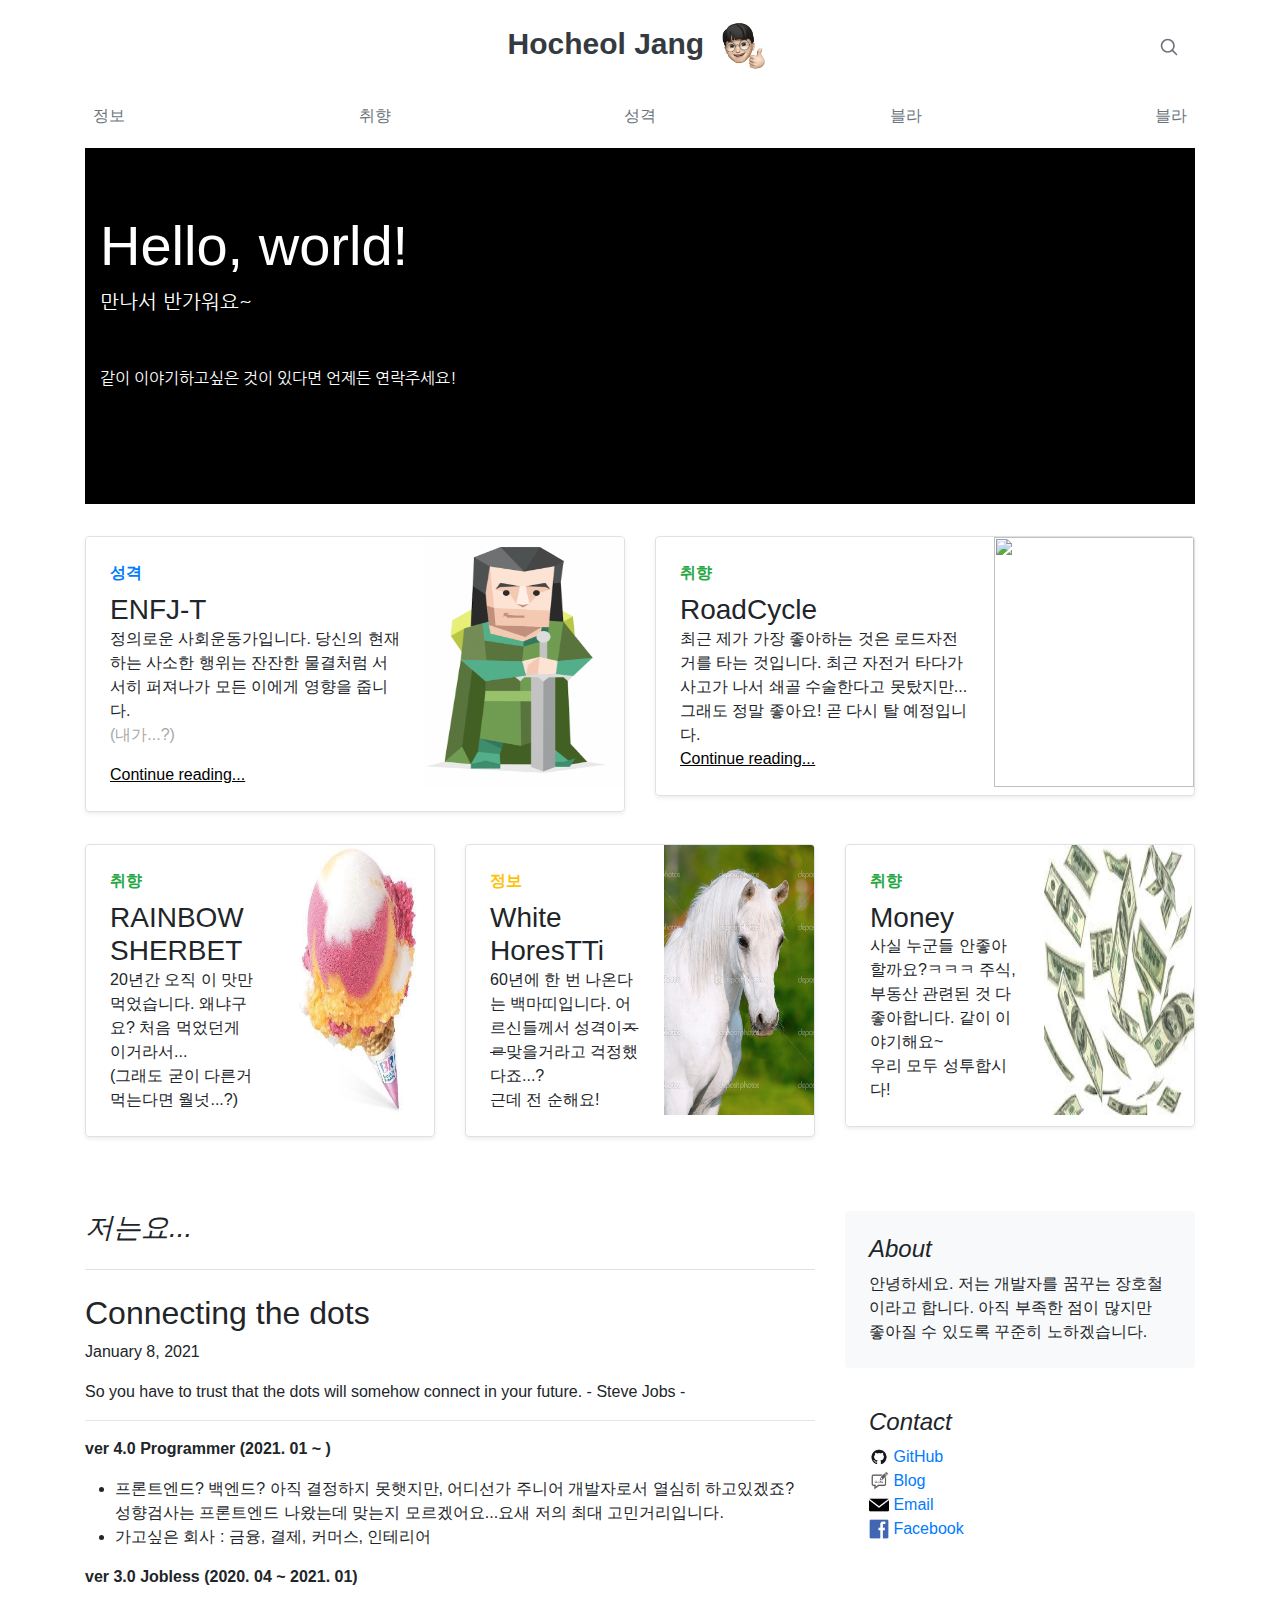
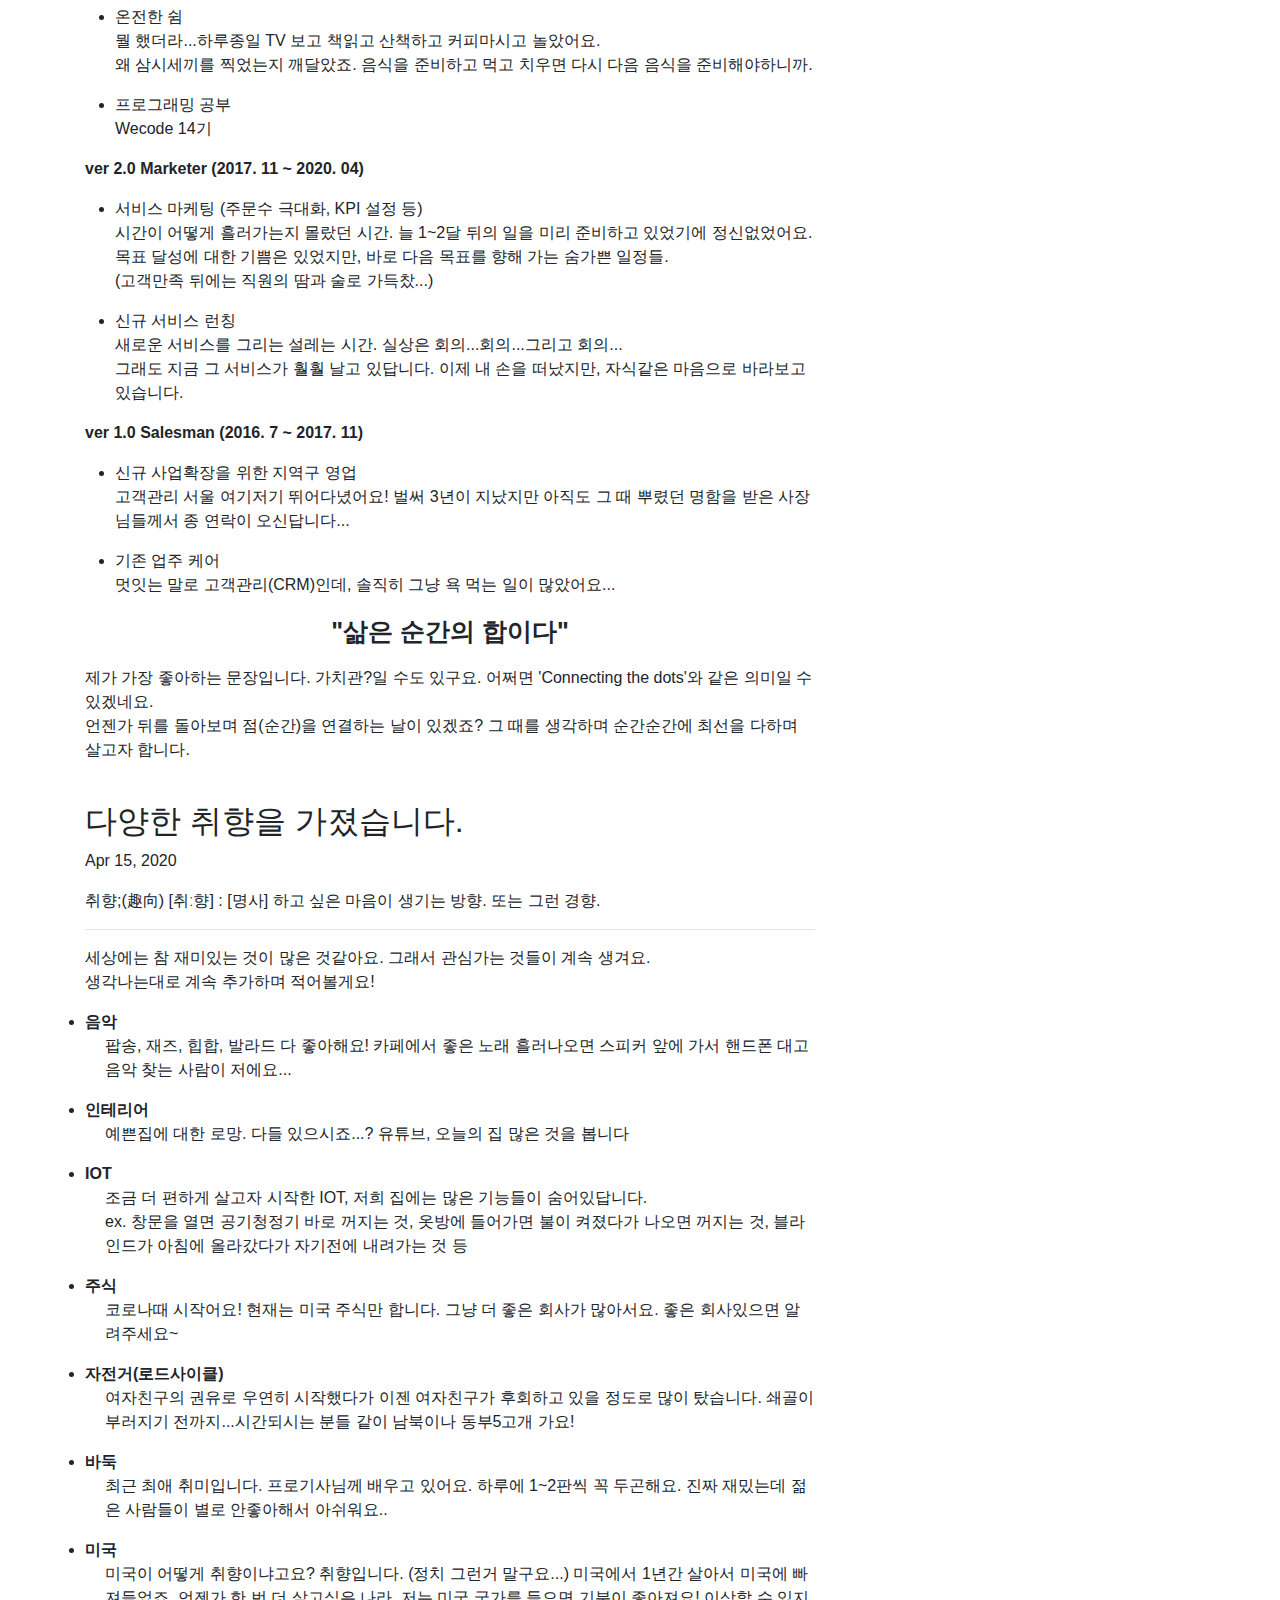
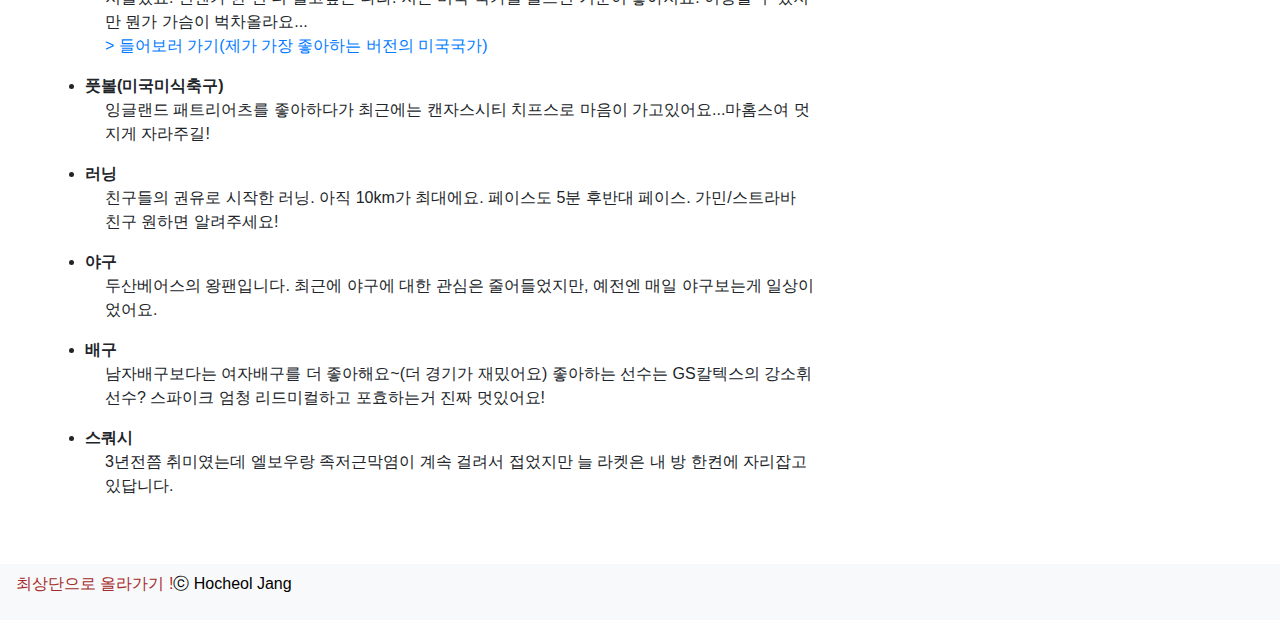
==== commit 6a0e06c6: "Update 오타수정" ====
--- a/index.html
+++ b/index.html
@@ -283,7 +283,7 @@
                         <blockquote class="padding-left">팝송, 재즈, 힙합, 발라드 다 좋아해요! 카페에서 좋은 노래 흘러나오면 스피커 앞에 가서 핸드폰 대고
                             음악 찾는 사람이 저에요...
                         </blockquote>
-                        <li><storng>인테리어</storng></li>
+                        <li><strong>인테리어</strong></li>
                         <blockquote class="padding-left">예쁜집에 대한 로망. 다들 있으시죠...? 유튜브, 오늘의 집 많은 것을 봅니다</blockquote>
                         <li><strong>IOT</strong></li>
                         <blockquote class="padding-left">조금 더 편하게 살고자 시작한 IOT, 저희 집에는 많은 기능들이 숨어있답니다.<br>
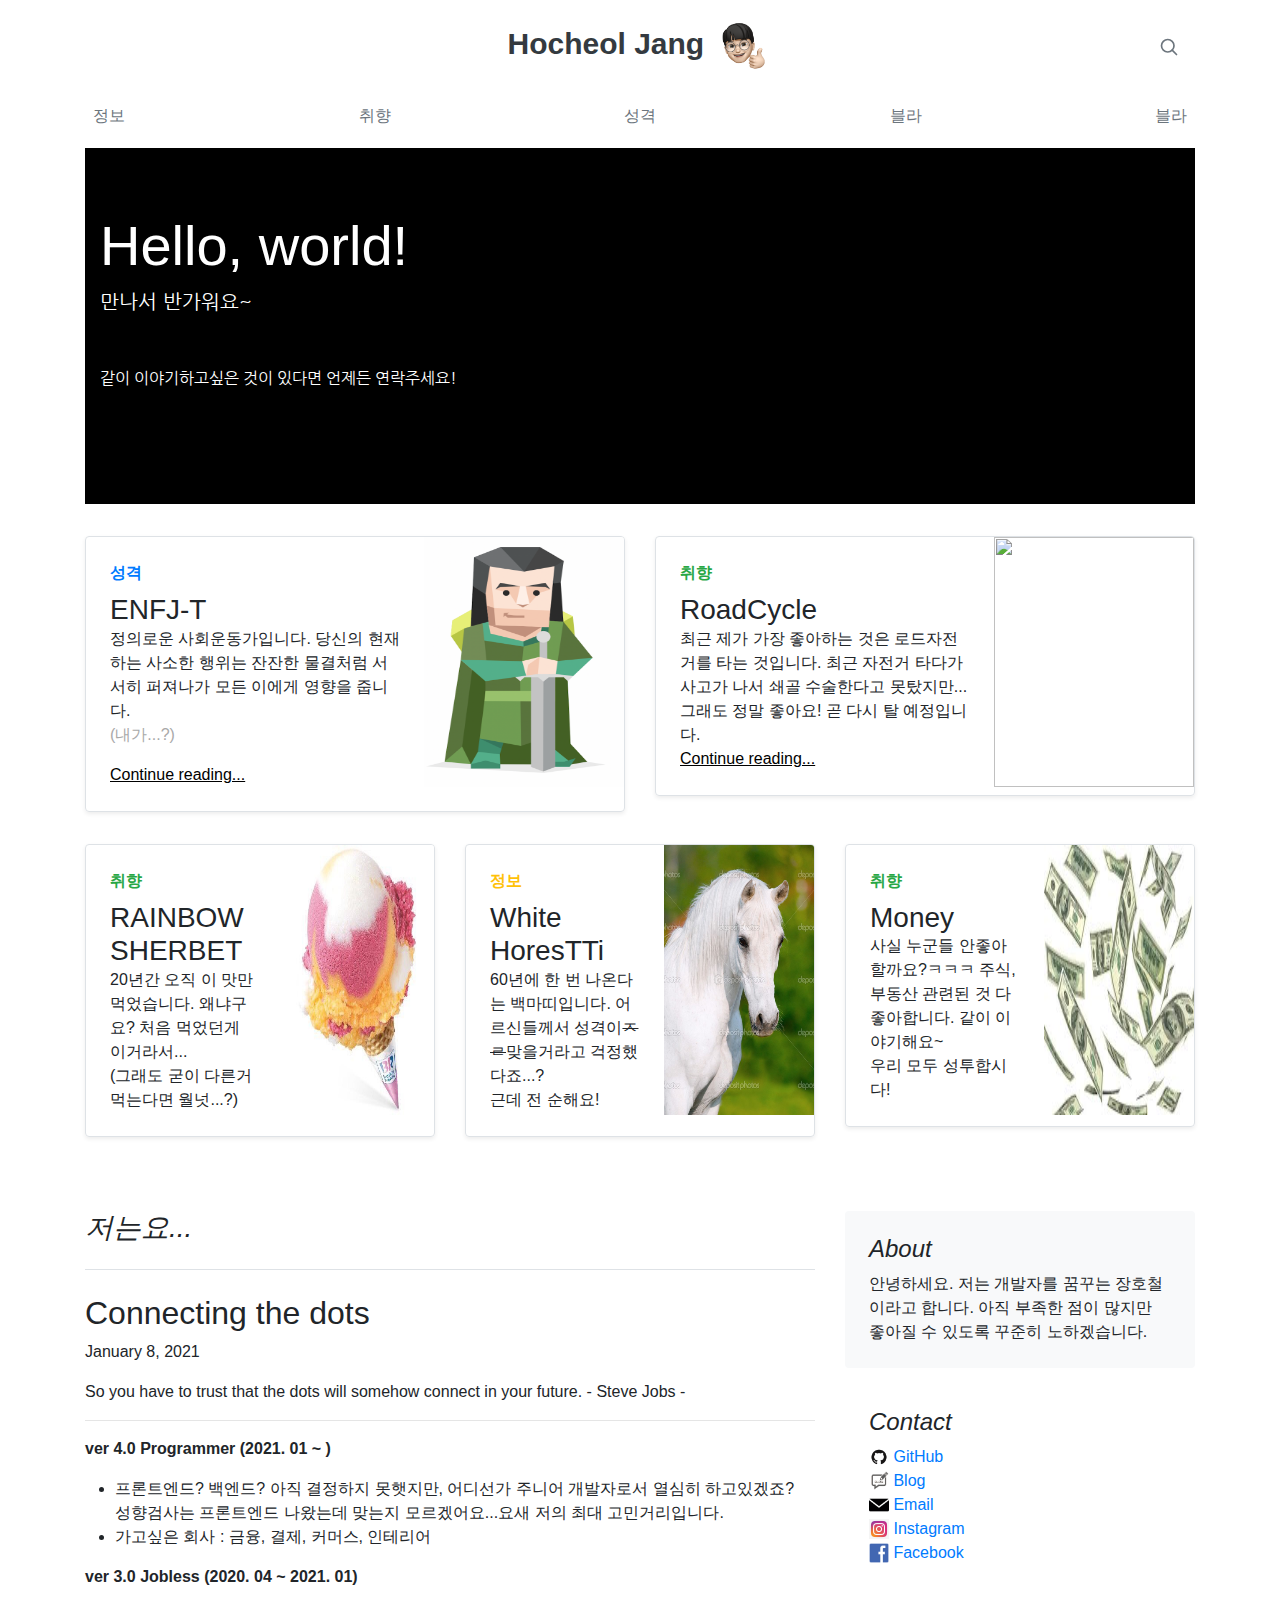
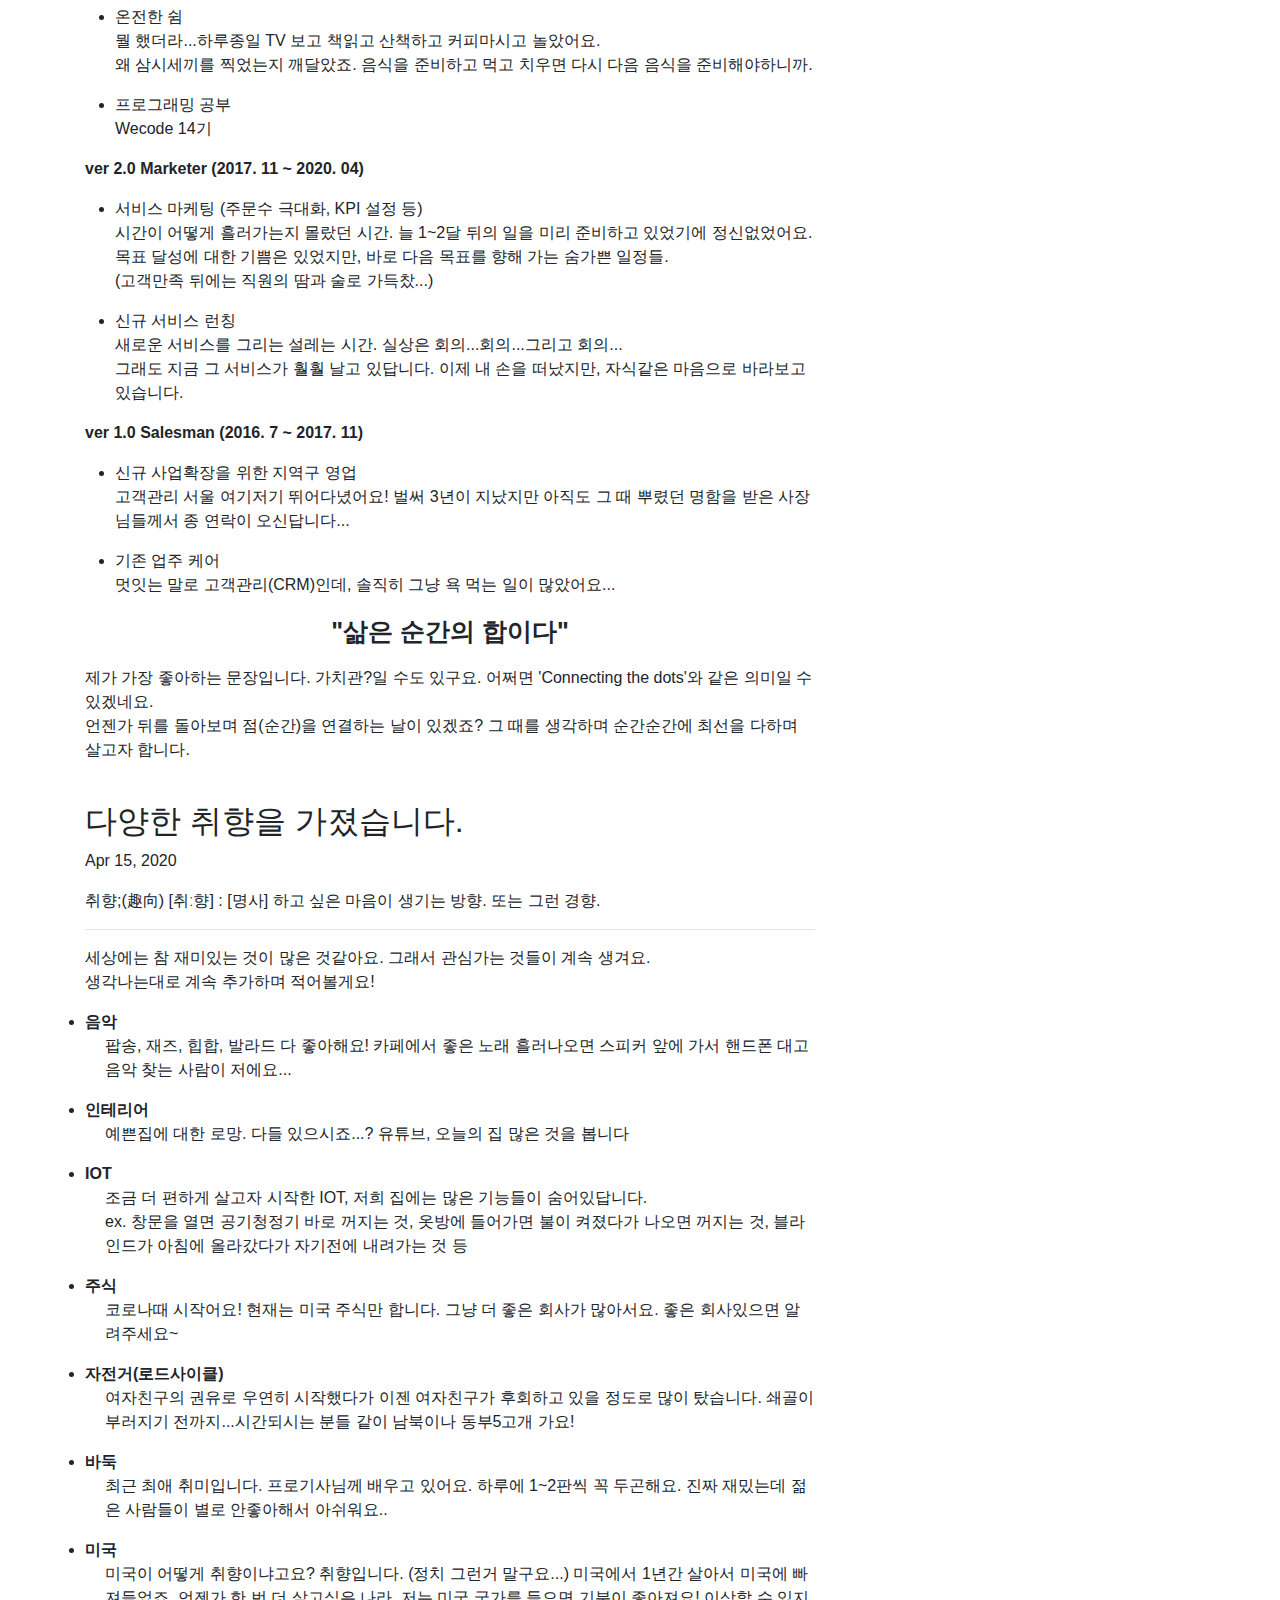
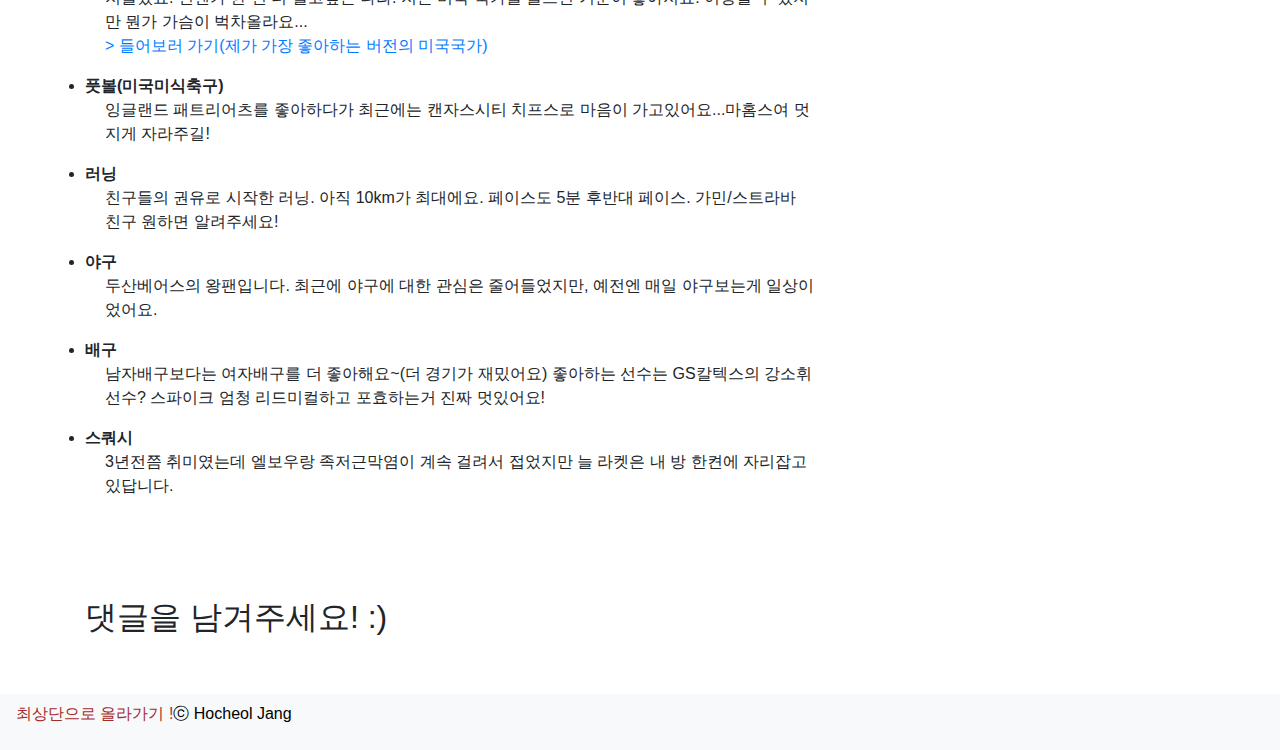
==== commit 4ee80976: "Add comments" ====
--- a/index.html
+++ b/index.html
@@ -91,12 +91,12 @@
                     <source src="./src/Main(264).mp4"
                             data-src=""
                             type="video/mp4">
-<!--                    <source src=""-->
-<!--                            data-src="https://upload.wikimedia.org/wikipedia/commons/7/79/Big_Buck_Bunny_small.webm"-->
-<!--                            type="video/webm">-->
-<!--                    <source src=""-->
-<!--                            data-src="https://upload.wikimedia.org/wikipedia/commons/7/79/Big_Buck_Bunny_small.ogv"-->
-<!--                            type="video/ogg">-->
+                    <!--                    <source src=""-->
+                    <!--                            data-src="https://upload.wikimedia.org/wikipedia/commons/7/79/Big_Buck_Bunny_small.webm"-->
+                    <!--                            type="video/webm">-->
+                    <!--                    <source src=""-->
+                    <!--                            data-src="https://upload.wikimedia.org/wikipedia/commons/7/79/Big_Buck_Bunny_small.ogv"-->
+                    <!--                            type="video/ogg">-->
                 </video>
 
                 <div class="container text-white">
@@ -166,9 +166,10 @@
                         <div class="col p-4 d-flex flex-column position-static">
                             <strong class="d-inline-block mb-2 text-warning">정보</strong>
                             <h3 class="mb-0">White HoresTTi</h3>
-                            <p class="mb-auto">60년에 한 번 나온다는 백마띠입니다. 어르신들께서 성격이<span class="line-through">ㅈㄹ</span><span>맞을거라고 걱정했다죠...?</span>
-                            <br>
-                            <span> 근데 전 순해요!</span>
+                            <p class="mb-auto">60년에 한 번 나온다는 백마띠입니다. 어르신들께서 성격이<span
+                                    class="line-through">ㅈㄹ</span><span>맞을거라고 걱정했다죠...?</span>
+                                <br>
+                                <span> 근데 전 순해요!</span>
                             </p>
                         </div>
                         <div class="col-auto d-none d-lg-block">
@@ -329,6 +330,31 @@
                             자리잡고있답니다.
                         </blockquote>
 
+                        <h2 class="blog-post-title" id="comment-title">댓글을 남겨주세요! :)</h2>
+                        <div id="disqus_thread"></div>
+                        <script>
+
+                            /**
+                             *  RECOMMENDED CONFIGURATION VARIABLES: EDIT AND UNCOMMENT THE SECTION BELOW TO INSERT DYNAMIC VALUES FROM YOUR PLATFORM OR CMS.
+                             *  LEARN WHY DEFINING THESE VARIABLES IS IMPORTANT: https://disqus.com/admin/universalcode/#configuration-variables*/
+                            /*
+                            var disqus_config = function () {
+                            this.page.url = PAGE_URL;  // Replace PAGE_URL with your page's canonical URL variable
+                            this.page.identifier = PAGE_IDENTIFIER; // Replace PAGE_IDENTIFIER with your page's unique identifier variable
+                            };
+                            */
+                            (function () { // DON'T EDIT BELOW THIS LINE
+                                var d = document, s = d.createElement('script');
+                                s.src = 'https://abouthocheoljang.disqus.com/embed.js';
+                                s.setAttribute('data-timestamp', +new Date());
+                                (d.head || d.body).appendChild(s);
+                            })();
+                        </script>
+                        <noscript>Please enable JavaScript to view the <a href="https://disqus.com/?ref_noscript">comments
+                            powered
+                            by
+                            Disqus.</a></noscript>
+
                     </div><!-- /.blog-post -->
 
 
@@ -350,6 +376,8 @@
                                     href="https://hocheoljang.github.io/"> Blog</a></li>
                             <li><img src="src/email.png" class="about-Icon"><a
                                     href="mailto:daaan0415@gmail.com"> Email</a></li>
+                            <li><img src="src/instagram.jpg" class="about-Icon"><a
+                                    href="https://www.instagram.com/hocheol_zhang/"> Instagram</a></li>
                             <li><img src="src/fb.png" class="about-Icon"><a
                                     href="https://www.facebook.com/hochul.jang.9"> Facebook</a></li>
                         </ol>
@@ -359,6 +387,7 @@
             </div><!-- /.row -->
 
         </main><!-- /.container -->
+
 
         <div class="footer">
             <footer>
@@ -376,6 +405,8 @@
         </div>
         </div>
 
+
+        <script id="dsq-count-scr" src="//abouthocheoljang.disqus.com/count.js" async></script>
     </body>
 </html>
 
--- a/index.css
+++ b/index.css
@@ -71,3 +71,7 @@
   z-index: 2;
   position: relative;
 }
+
+#comment-title{
+    margin-top: 100px;
+}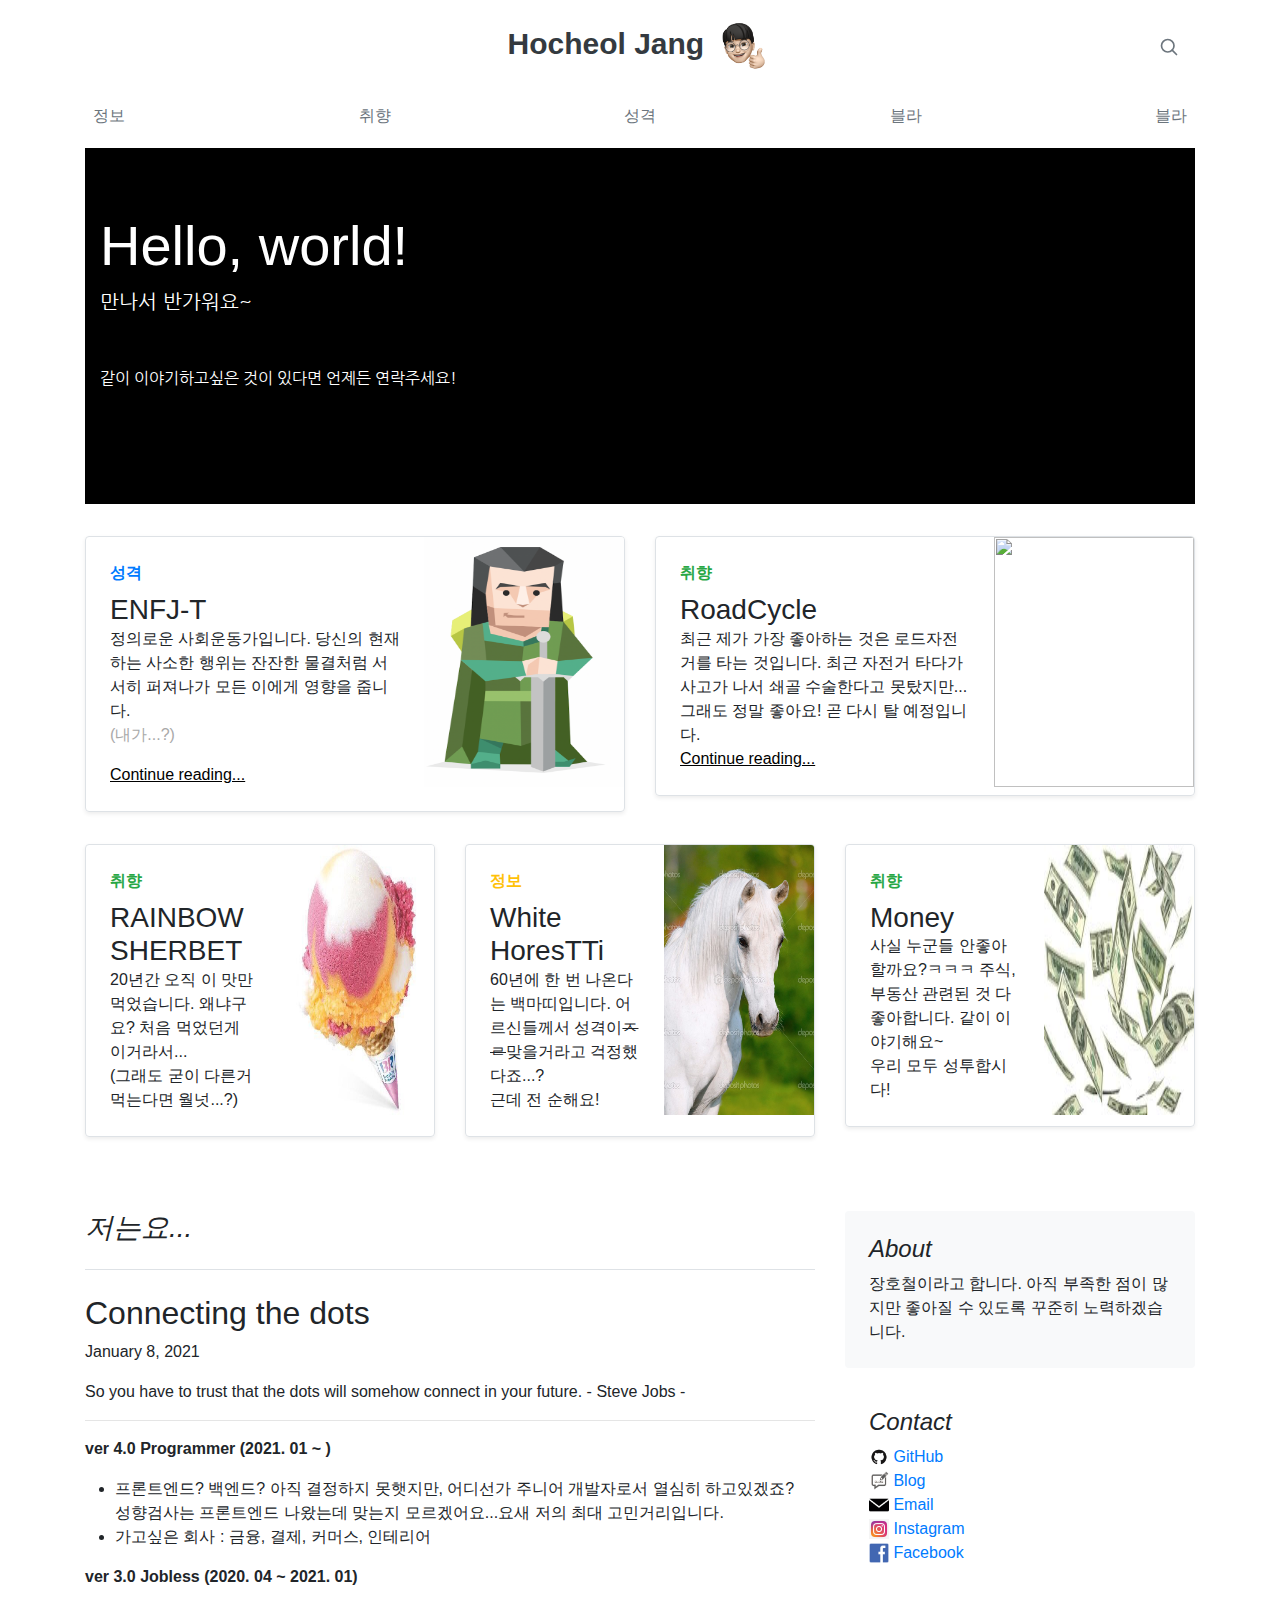
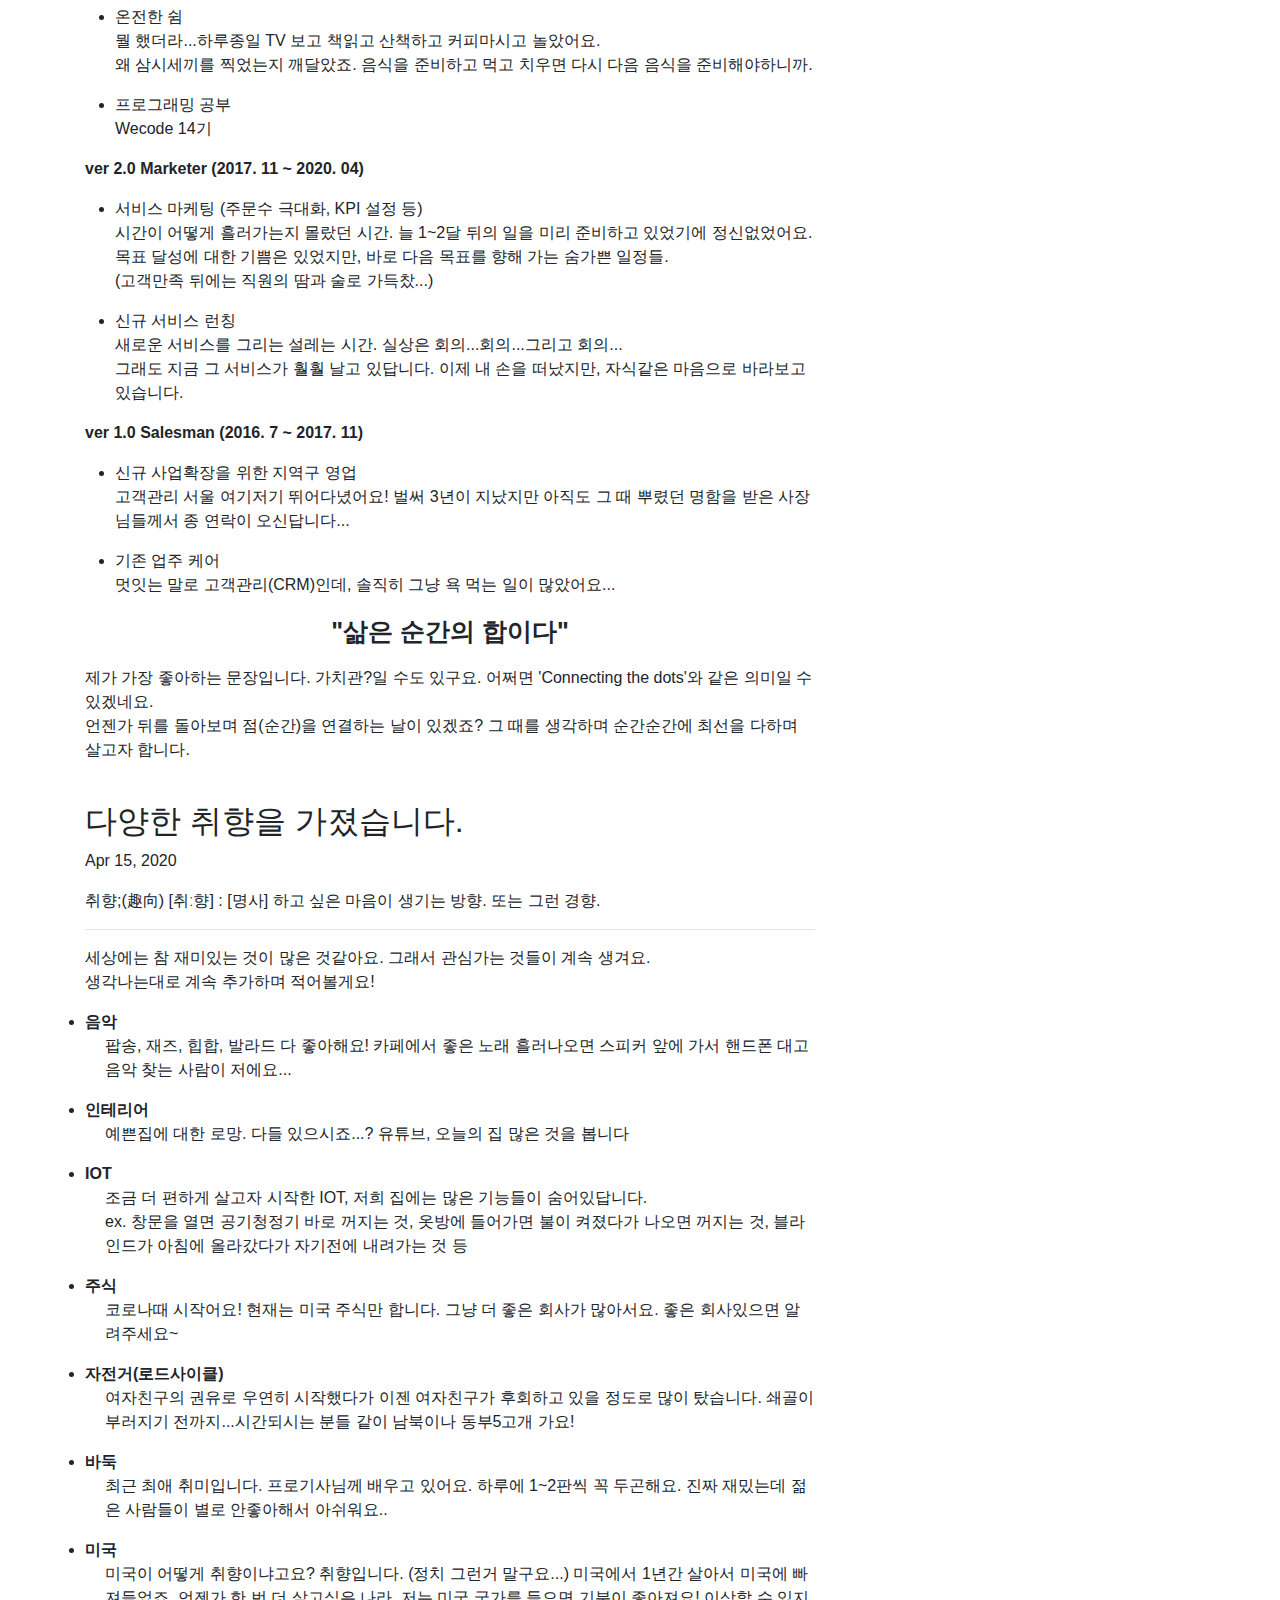
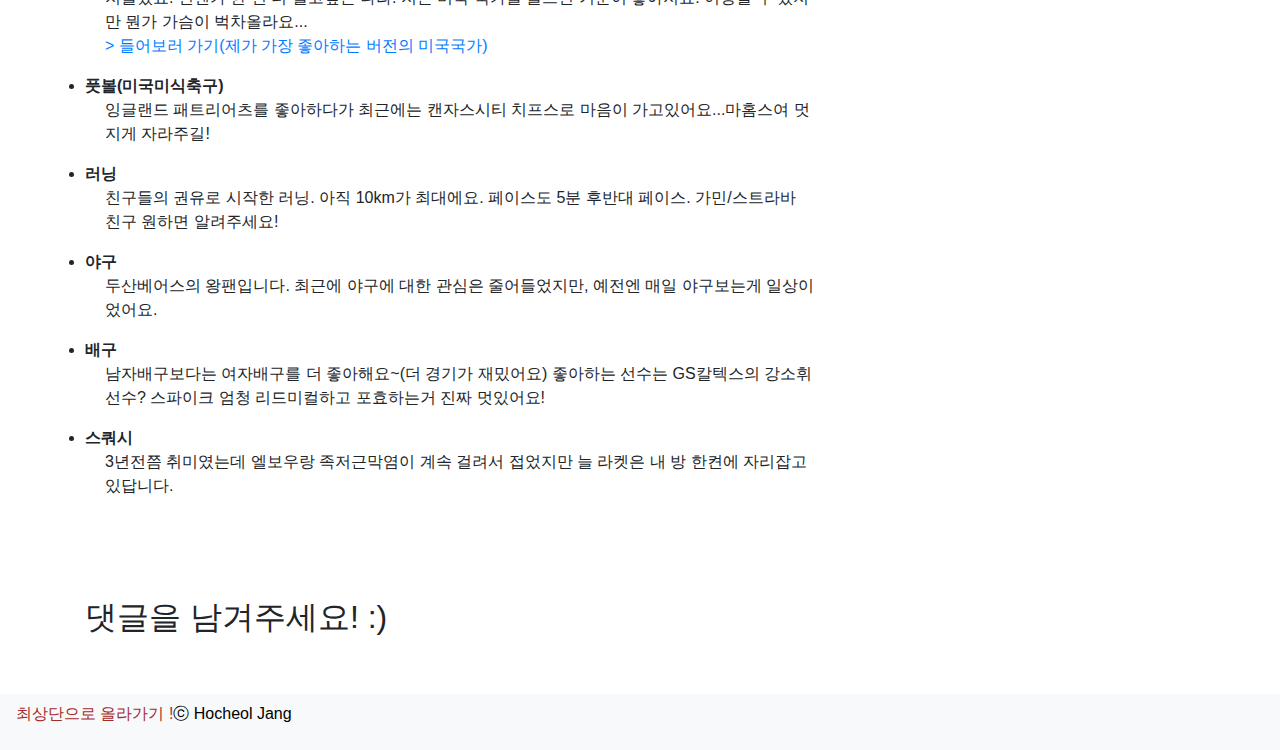
==== commit 152482b5: "Update index.html" ====
--- a/index.html
+++ b/index.html
@@ -363,8 +363,8 @@
                 <aside class="col-md-4 blog-sidebar">
                     <div class="p-4 mb-3 bg-light rounded">
                         <h4 class="font-italic">About</h4>
-                        <p class="mb-0">안녕하세요. 저는 개발자를 꿈꾸는 장호철이라고 합니다.
-                            아직 부족한 점이 많지만 좋아질 수 있도록 꾸준히 노하겠습니다.</p>
+                        <p class="mb-0">장호철이라고 합니다.
+                            아직 부족한 점이 많지만 좋아질 수 있도록 꾸준히 노력하겠습니다.</p>
                     </div>
 
                     <div class="p-4">
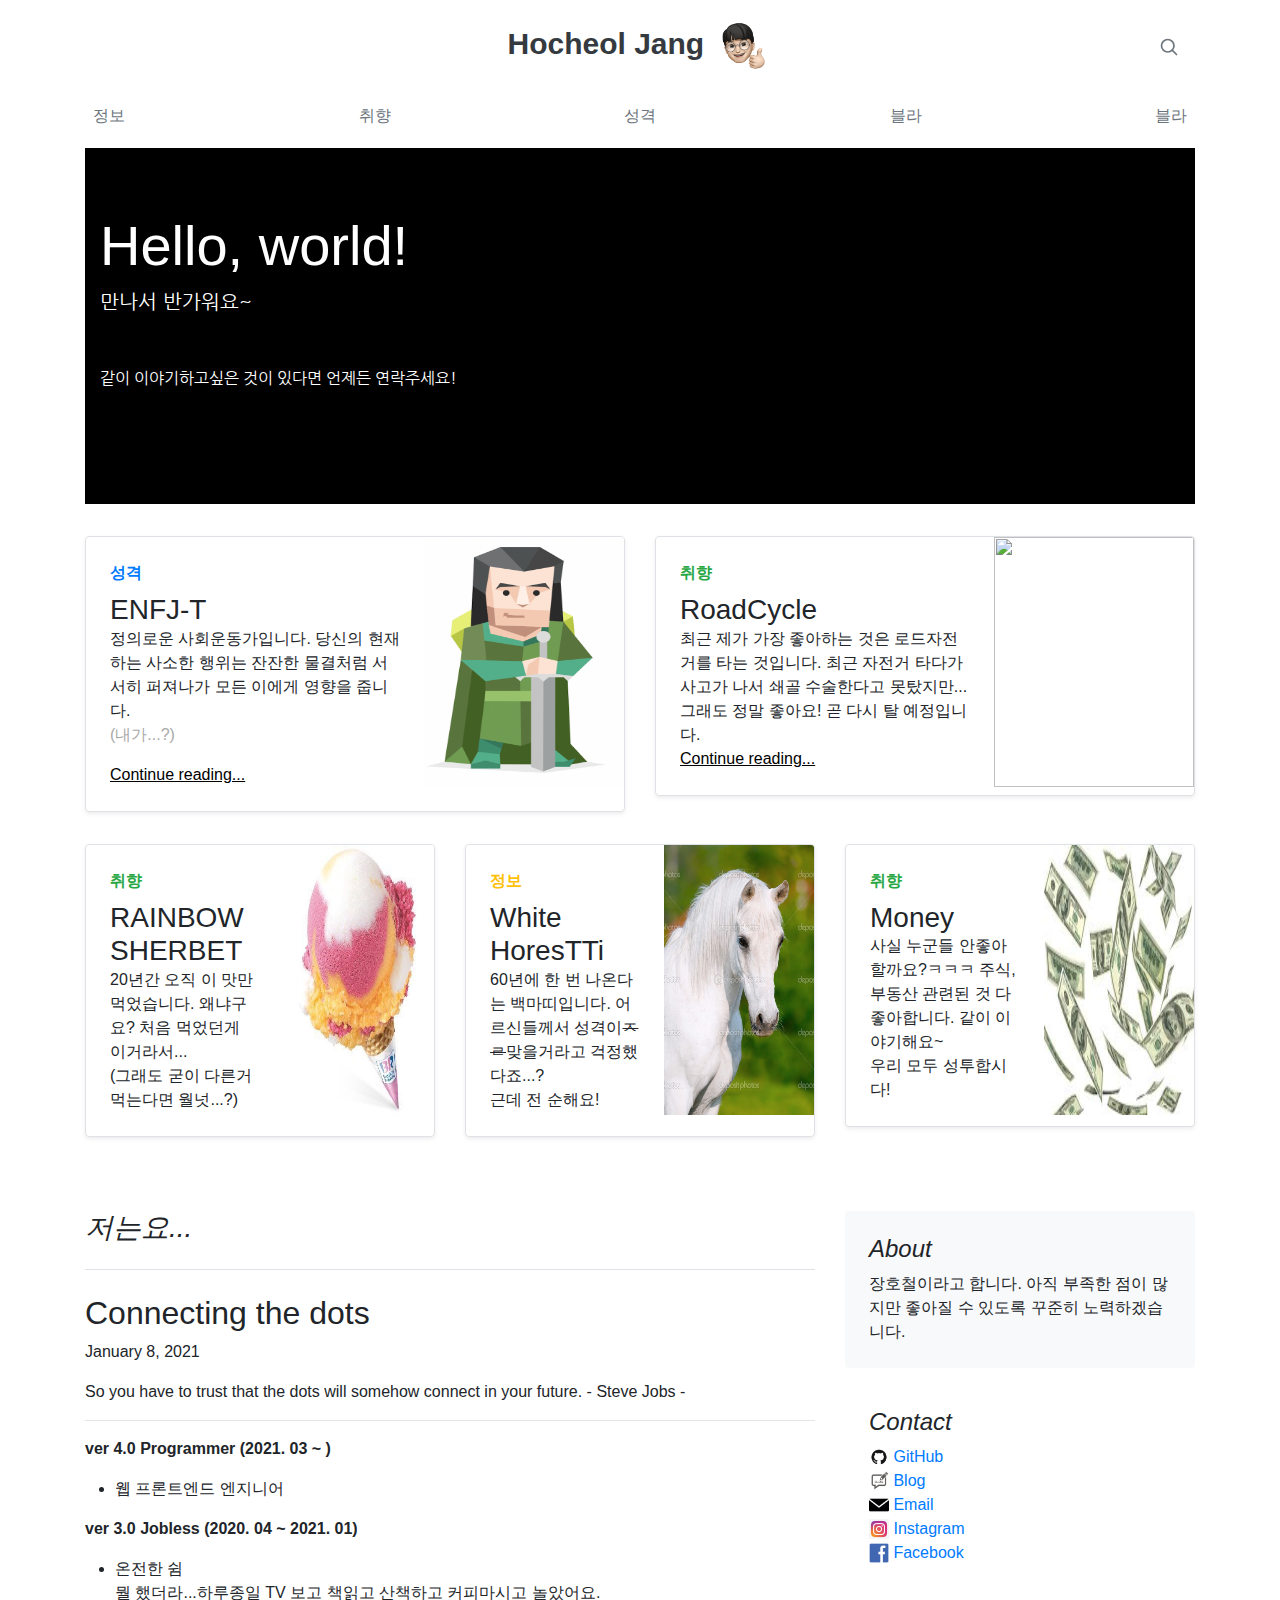
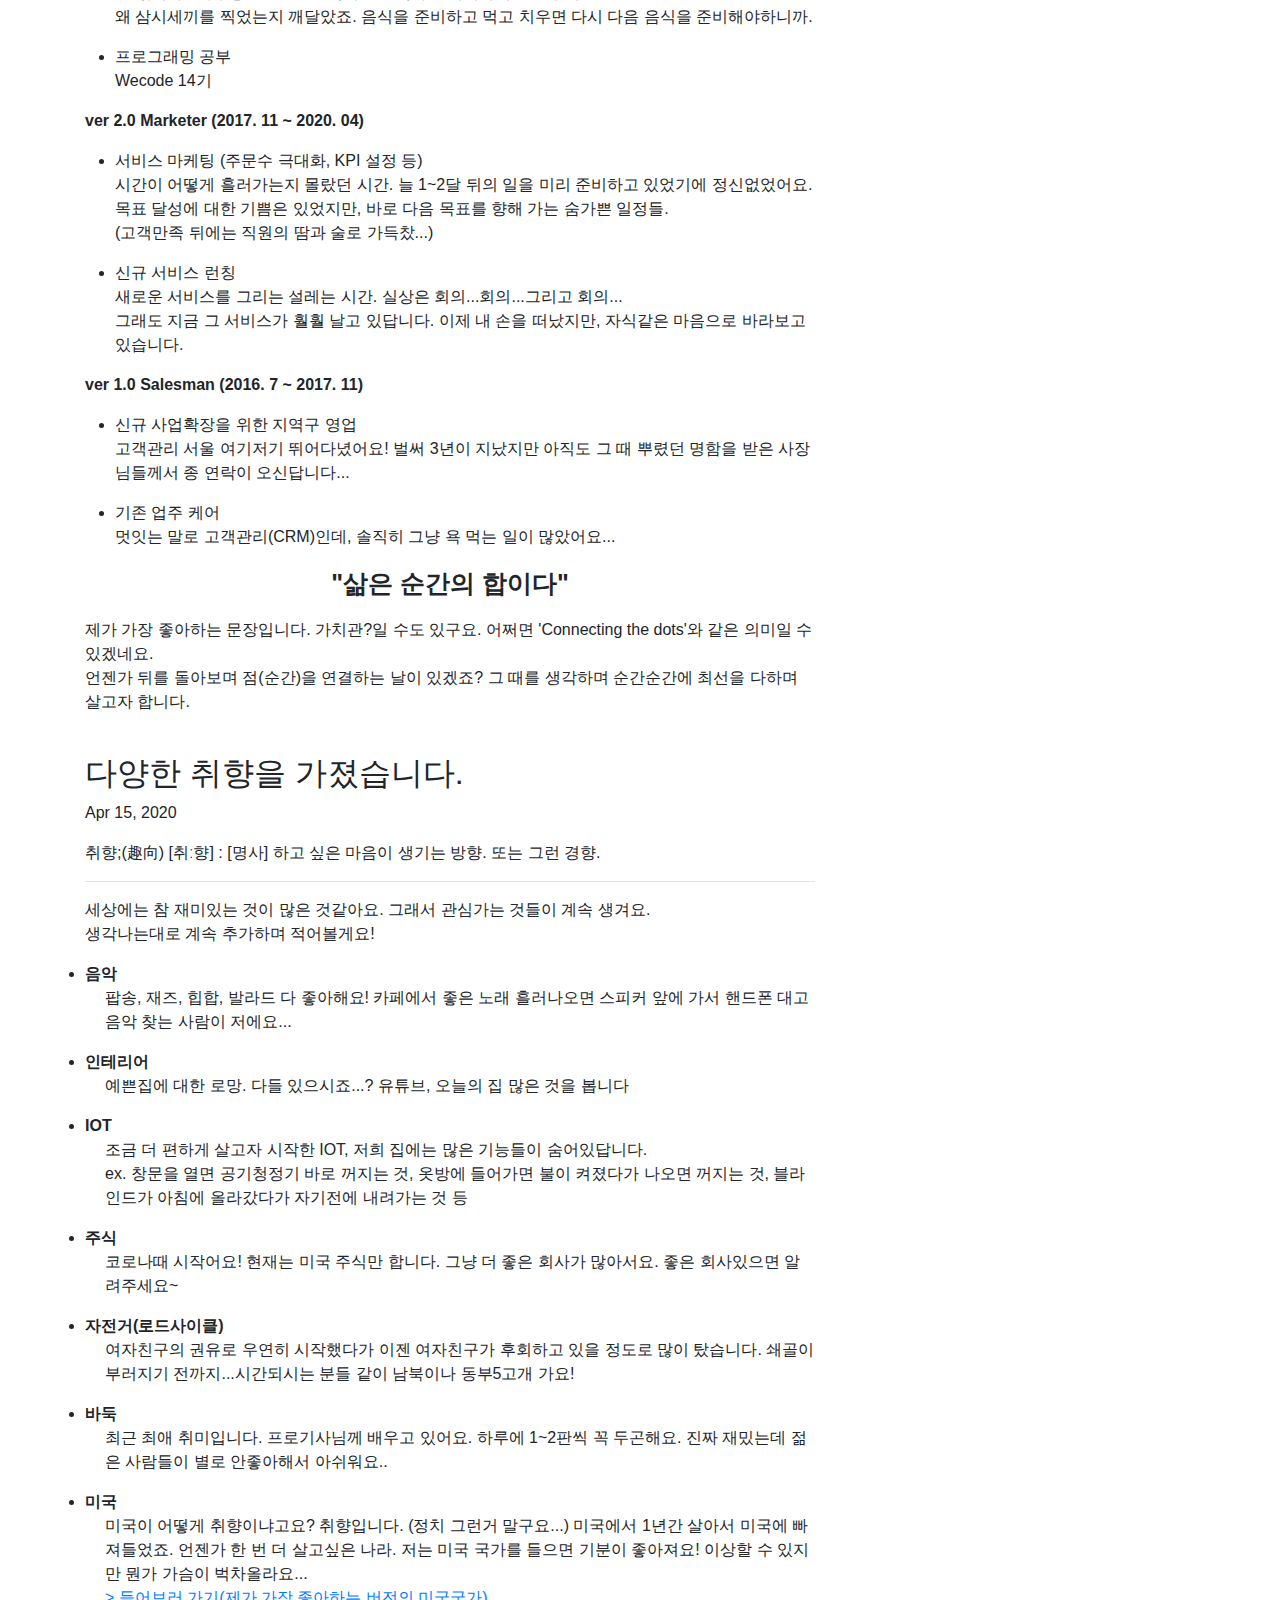
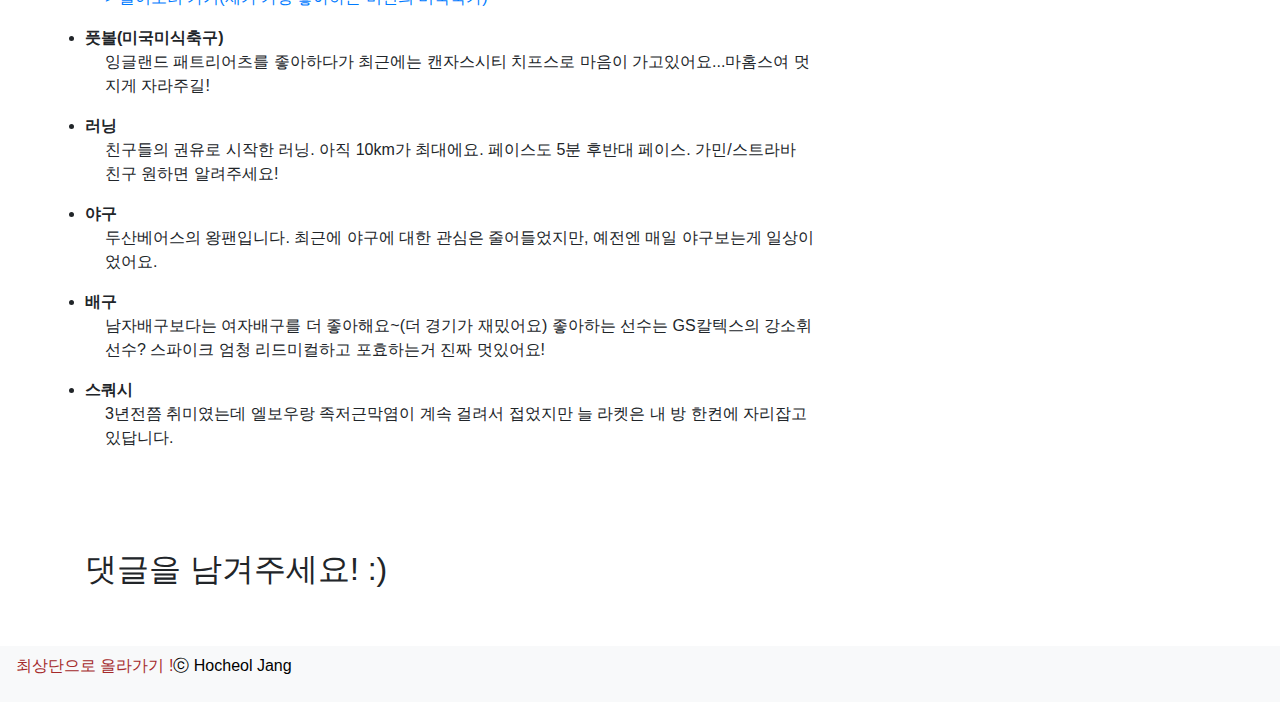
==== commit 23f41ccd: "Update contents" ====
--- a/index.html
+++ b/index.html
@@ -207,16 +207,10 @@
 
                         <p>So you have to trust that the dots will somehow connect in your future. - Steve Jobs - </p>
                         <hr>
-                        <p><strong>ver 4.0 Programmer (2021. 01 ~ )</strong></p>
+                        <p><strong>ver 4.0 Programmer (2021. 03 ~ )</strong></p>
                         <ul>
                             <li>
-                                프론트엔드? 백엔드? 아직 결정하지 못햇지만, 어디선가 주니어 개발자로서 열심히 하고있겠죠?
-                            </li>
-                            성향검사는 프론트엔드 나왔는데 맞는지 모르겠어요...요새 저의 최대 고민거리입니다.
-
-                            <li>
-                                가고싶은 회사 : 금융, 결제, 커머스, 인테리어
-                            </li>
+                                웹 프론트엔드 엔지니어
                         </ul>
 
                         <p><strong>ver 3.0 Jobless (2020. 04 ~ 2021. 01)</strong></p>
